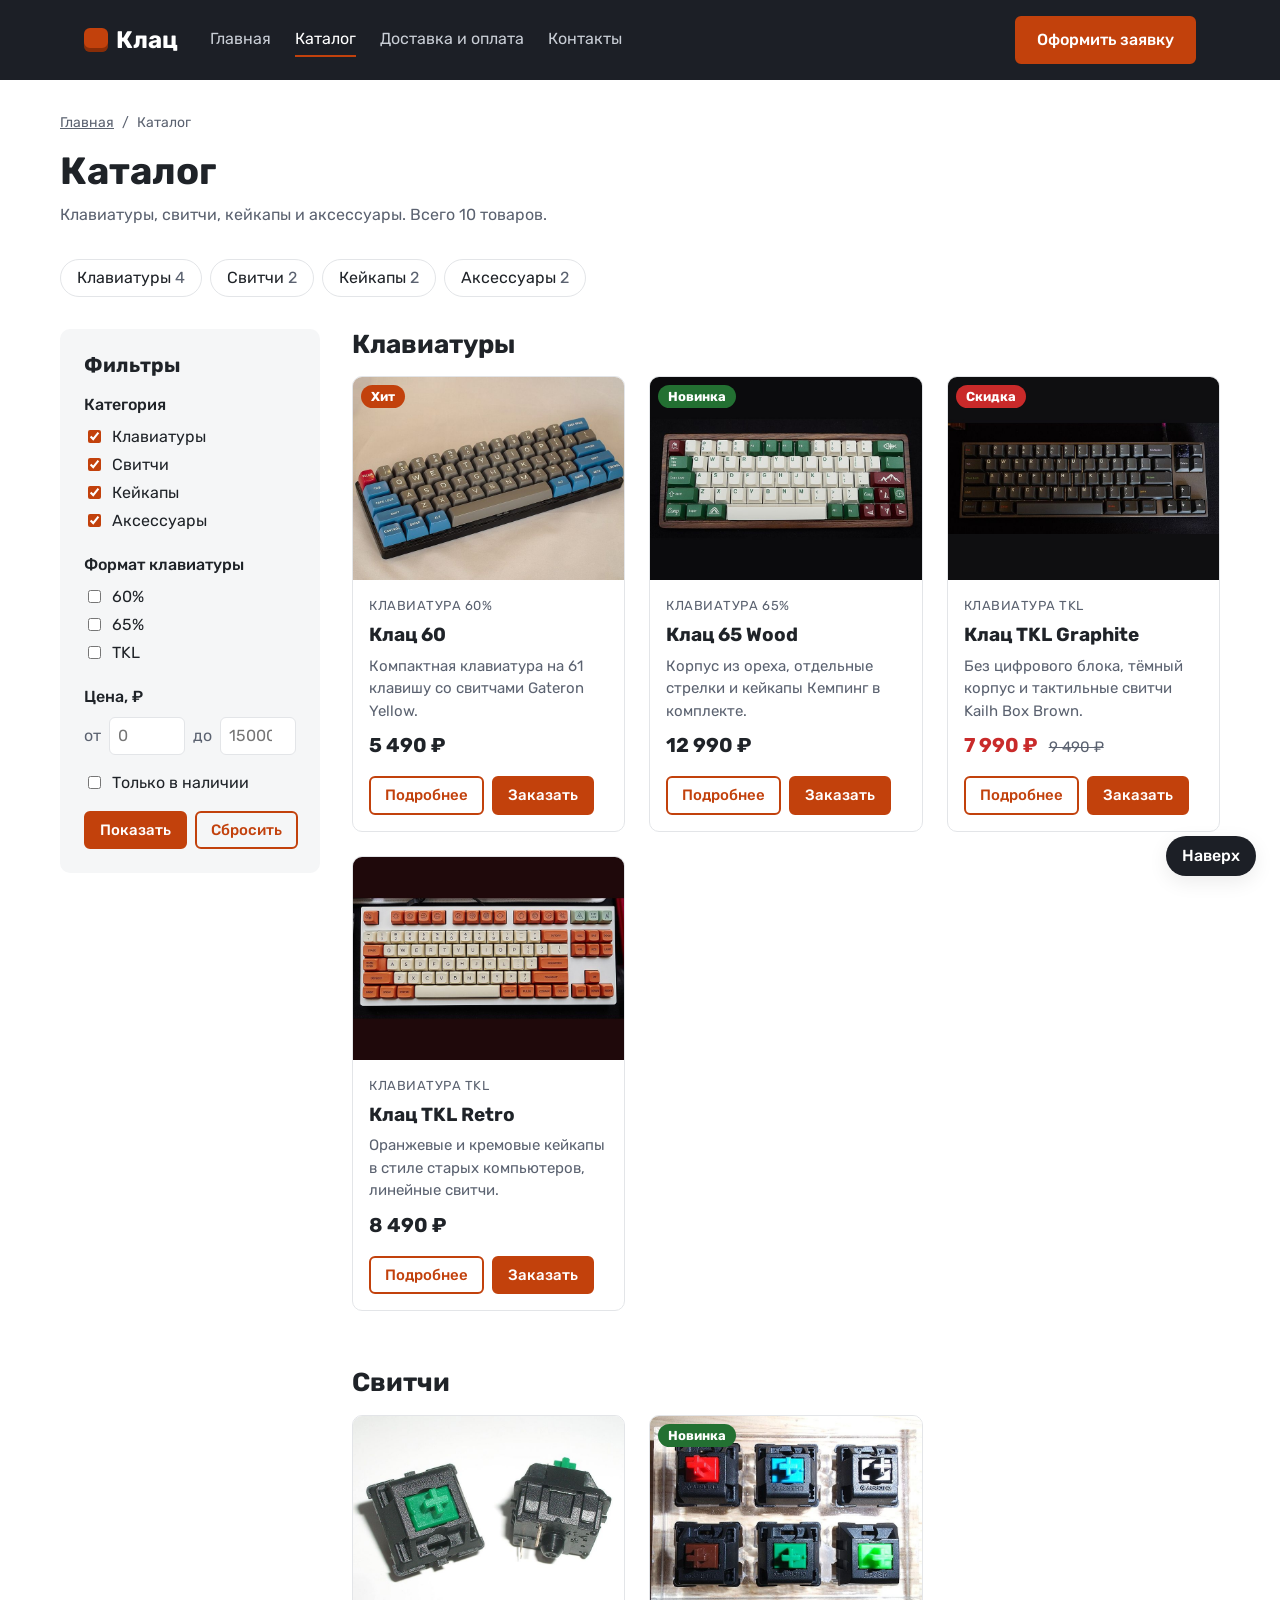
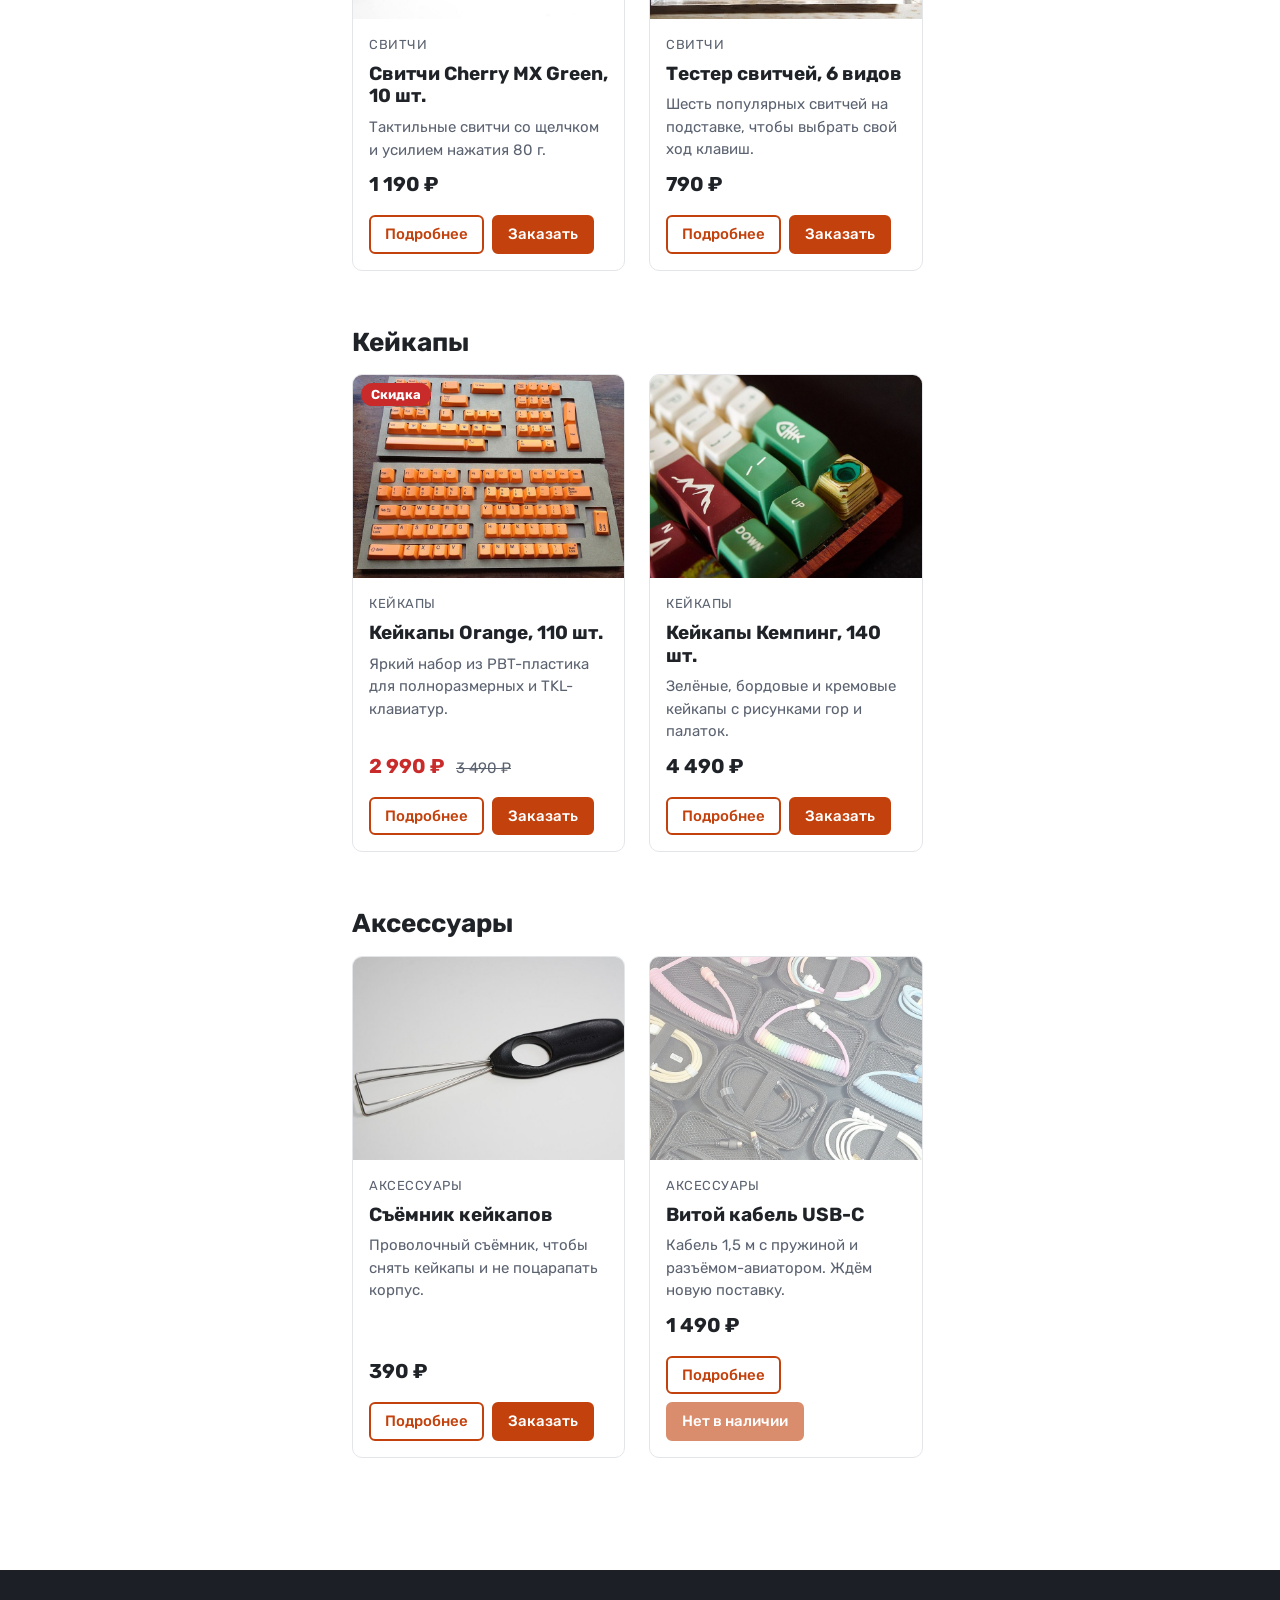
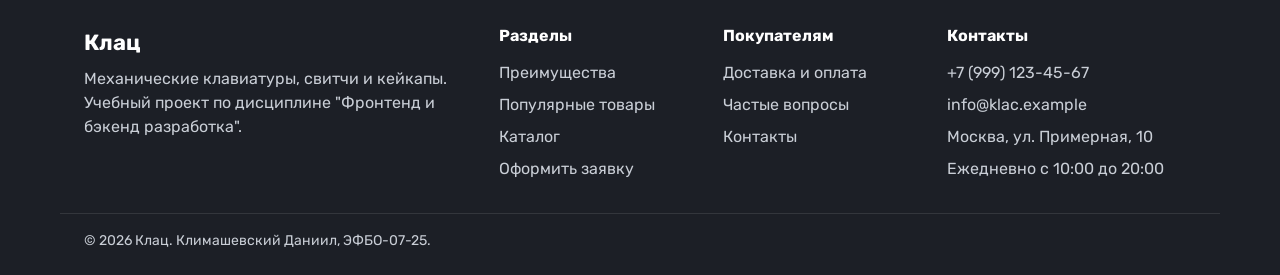
==== catalog.html @ f9834ecc "feat: add catalog page with categories and filters" ====
<!DOCTYPE html>
<html lang="ru">
<head>
    <meta charset="UTF-8">
    <meta name="viewport" content="width=device-width, initial-scale=1.0">
    <meta name="description" content="Каталог магазина Клац: механические клавиатуры, свитчи, кейкапы и аксессуары.">
    <title>Каталог | Клац</title>
    <link rel="preconnect" href="https://fonts.googleapis.com">
    <link rel="preconnect" href="https://fonts.gstatic.com" crossorigin>
    <link rel="stylesheet" href="https://fonts.googleapis.com/css2?family=Rubik:wght@400;500;700&display=swap">
    <link rel="stylesheet" href="css/style.css">
</head>
<body>
    <header class="site-header" id="top">
        <div class="site-header__inner">
            <a class="site-header__logo" href="index.html">Клац</a>

            <nav class="site-nav" aria-label="Основная навигация">
                <ul class="site-nav__list">
                    <li class="site-nav__item"><a class="site-nav__link" href="index.html">Главная</a></li>
                    <li class="site-nav__item"><a class="site-nav__link site-nav__link--active" href="catalog.html" aria-current="page">Каталог</a></li>
                    <li class="site-nav__item"><a class="site-nav__link" href="delivery.html">Доставка и оплата</a></li>
                    <li class="site-nav__item"><a class="site-nav__link" href="contacts.html">Контакты</a></li>
                </ul>
            </nav>

            <a class="button site-header__button" href="order.html">Оформить заявку</a>
        </div>
    </header>

    <main>
        <div class="page-header">
            <nav class="breadcrumbs" aria-label="Хлебные крошки">
                <ol class="breadcrumbs__list">
                    <li class="breadcrumbs__item"><a class="breadcrumbs__link" href="index.html">Главная</a></li>
                    <li class="breadcrumbs__item" aria-current="page">Каталог</li>
                </ol>
            </nav>
            <h1 class="page-header__title">Каталог</h1>
            <p class="page-header__text">Клавиатуры, свитчи, кейкапы и аксессуары. Всего 10 товаров.</p>
        </div>

        <nav class="categories" aria-label="Категории каталога">
            <ul class="categories__list">
                <li><a class="categories__link" href="#keyboards">Клавиатуры <span class="categories__count">4</span></a></li>
                <li><a class="categories__link" href="#switches">Свитчи <span class="categories__count">2</span></a></li>
                <li><a class="categories__link" href="#keycaps">Кейкапы <span class="categories__count">2</span></a></li>
                <li><a class="categories__link" href="#accessories">Аксессуары <span class="categories__count">2</span></a></li>
            </ul>
        </nav>

        <div class="catalog">
            <aside class="catalog__filters filters" aria-label="Фильтры">
                <form class="filters__form" action="#">
                    <h2 class="filters__title">Фильтры</h2>

                    <fieldset class="filters__group">
                        <legend class="filters__legend">Категория</legend>
                        <label class="filters__option"><input type="checkbox" name="category" value="keyboards" checked> Клавиатуры</label>
                        <label class="filters__option"><input type="checkbox" name="category" value="switches" checked> Свитчи</label>
                        <label class="filters__option"><input type="checkbox" name="category" value="keycaps" checked> Кейкапы</label>
                        <label class="filters__option"><input type="checkbox" name="category" value="accessories" checked> Аксессуары</label>
                    </fieldset>

                    <fieldset class="filters__group">
                        <legend class="filters__legend">Формат клавиатуры</legend>
                        <label class="filters__option"><input type="checkbox" name="layout" value="60"> 60%</label>
                        <label class="filters__option"><input type="checkbox" name="layout" value="65"> 65%</label>
                        <label class="filters__option"><input type="checkbox" name="layout" value="tkl"> TKL</label>
                    </fieldset>

                    <fieldset class="filters__group">
                        <legend class="filters__legend">Цена, ₽</legend>
                        <div class="filters__price">
                            <label class="filters__price-label" for="price-from">от</label>
                            <input class="filters__input" id="price-from" name="price-from" type="number" min="0" step="100" placeholder="0">
                            <label class="filters__price-label" for="price-to">до</label>
                            <input class="filters__input" id="price-to" name="price-to" type="number" min="0" step="100" placeholder="15000">
                        </div>
                    </fieldset>

                    <label class="filters__option"><input type="checkbox" name="in-stock" value="yes"> Только в наличии</label>

                    <div class="filters__actions">
                        <button class="button button--small" type="button">Показать</button>
                        <button class="button button--secondary button--small" type="reset">Сбросить</button>
                    </div>
                </form>
            </aside>

            <div class="catalog__content">
                <section class="catalog__section" id="keyboards">
                    <h2 class="catalog__title">Клавиатуры</h2>
                    <div class="product-grid">
                        <article class="product-card">
                            <span class="badge badge--hit product-card__badge">Хит</span>
                            <img class="product-card__image" src="images/klac-60.jpg" width="800" height="600" alt="Клавиатура Клац 60 с серыми и синими кейкапами">
                            <div class="product-card__body">
                                <p class="product-card__category">Клавиатура 60%</p>
                                <h3 class="product-card__title"><a class="product-card__link" href="product.html">Клац 60</a></h3>
                                <p class="product-card__description">Компактная клавиатура на 61 клавишу со свитчами Gateron Yellow.</p>
                                <p class="product-card__price">5 490 ₽</p>
                                <div class="product-card__actions">
                                    <a class="button button--secondary button--small" href="product.html">Подробнее</a>
                                    <a class="button button--small" href="order.html?product=klac-60">Заказать</a>
                                </div>
                            </div>
                        </article>

                        <article class="product-card">
                            <span class="badge badge--new product-card__badge">Новинка</span>
                            <img class="product-card__image" src="images/klac-65-wood.jpg" width="800" height="600" alt="Клавиатура Клац 65 Wood в деревянном корпусе" loading="lazy">
                            <div class="product-card__body">
                                <p class="product-card__category">Клавиатура 65%</p>
                                <h3 class="product-card__title"><a class="product-card__link" href="product.html">Клац 65 Wood</a></h3>
                                <p class="product-card__description">Корпус из ореха, отдельные стрелки и кейкапы Кемпинг в комплекте.</p>
                                <p class="product-card__price">12 990 ₽</p>
                                <div class="product-card__actions">
                                    <a class="button button--secondary button--small" href="product.html">Подробнее</a>
                                    <a class="button button--small" href="order.html?product=klac-65-wood">Заказать</a>
                                </div>
                            </div>
                        </article>

                        <article class="product-card product-card--discount">
                            <span class="badge badge--sale product-card__badge">Скидка</span>
                            <img class="product-card__image" src="images/klac-tkl-graphite.jpg" width="800" height="600" alt="Тёмная клавиатура Клац TKL Graphite без цифрового блока" loading="lazy">
                            <div class="product-card__body">
                                <p class="product-card__category">Клавиатура TKL</p>
                                <h3 class="product-card__title"><a class="product-card__link" href="product.html">Клац TKL Graphite</a></h3>
                                <p class="product-card__description">Без цифрового блока, тёмный корпус и тактильные свитчи Kailh Box Brown.</p>
                                <p class="product-card__price">7 990 ₽ <s class="product-card__old-price">9 490 ₽</s></p>
                                <div class="product-card__actions">
                                    <a class="button button--secondary button--small" href="product.html">Подробнее</a>
                                    <a class="button button--small" href="order.html?product=klac-tkl-graphite">Заказать</a>
                                </div>
                            </div>
                        </article>

                        <article class="product-card">
                            <img class="product-card__image" src="images/klac-tkl-retro.jpg" width="800" height="600" alt="Клавиатура Клац TKL Retro с оранжевыми и кремовыми кейкапами" loading="lazy">
                            <div class="product-card__body">
                                <p class="product-card__category">Клавиатура TKL</p>
                                <h3 class="product-card__title"><a class="product-card__link" href="product.html">Клац TKL Retro</a></h3>
                                <p class="product-card__description">Оранжевые и кремовые кейкапы в стиле старых компьютеров, линейные свитчи.</p>
                                <p class="product-card__price">8 490 ₽</p>
                                <div class="product-card__actions">
                                    <a class="button button--secondary button--small" href="product.html">Подробнее</a>
                                    <a class="button button--small" href="order.html?product=klac-tkl-retro">Заказать</a>
                                </div>
                            </div>
                        </article>
                    </div>
                </section>

                <section class="catalog__section" id="switches">
                    <h2 class="catalog__title">Свитчи</h2>
                    <div class="product-grid">
                        <article class="product-card">
                            <img class="product-card__image" src="images/switches-mx-green.jpg" width="800" height="600" alt="Два свитча Cherry MX Green, вид сверху и сбоку" loading="lazy">
                            <div class="product-card__body">
                                <p class="product-card__category">Свитчи</p>
                                <h3 class="product-card__title"><a class="product-card__link" href="product.html">Свитчи Cherry MX Green, 10 шт.</a></h3>
                                <p class="product-card__description">Тактильные свитчи со щелчком и усилием нажатия 80 г.</p>
                                <p class="product-card__price">1 190 ₽</p>
                                <div class="product-card__actions">
                                    <a class="button button--secondary button--small" href="product.html">Подробнее</a>
                                    <a class="button button--small" href="order.html?product=switches-mx-green">Заказать</a>
                                </div>
                            </div>
                        </article>

                        <article class="product-card">
                            <span class="badge badge--new product-card__badge">Новинка</span>
                            <img class="product-card__image" src="images/switch-tester.jpg" width="800" height="600" alt="Тестер с шестью свитчами разных цветов на прозрачной подставке" loading="lazy">
                            <div class="product-card__body">
                                <p class="product-card__category">Свитчи</p>
                                <h3 class="product-card__title"><a class="product-card__link" href="product.html">Тестер свитчей, 6 видов</a></h3>
                                <p class="product-card__description">Шесть популярных свитчей на подставке, чтобы выбрать свой ход клавиш.</p>
                                <p class="product-card__price">790 ₽</p>
                                <div class="product-card__actions">
                                    <a class="button button--secondary button--small" href="product.html">Подробнее</a>
                                    <a class="button button--small" href="order.html?product=switch-tester">Заказать</a>
                                </div>
                            </div>
                        </article>
                    </div>
                </section>

                <section class="catalog__section" id="keycaps">
                    <h2 class="catalog__title">Кейкапы</h2>
                    <div class="product-grid">
                        <article class="product-card product-card--discount">
                            <span class="badge badge--sale product-card__badge">Скидка</span>
                            <img class="product-card__image" src="images/keycaps-orange.jpg" width="800" height="600" alt="Оранжевые кейкапы на литниках" loading="lazy">
                            <div class="product-card__body">
                                <p class="product-card__category">Кейкапы</p>
                                <h3 class="product-card__title"><a class="product-card__link" href="product.html">Кейкапы Orange, 110 шт.</a></h3>
                                <p class="product-card__description">Яркий набор из PBT-пластика для полноразмерных и TKL-клавиатур.</p>
                                <p class="product-card__price">2 990 ₽ <s class="product-card__old-price">3 490 ₽</s></p>
                                <div class="product-card__actions">
                                    <a class="button button--secondary button--small" href="product.html">Подробнее</a>
                                    <a class="button button--small" href="order.html?product=keycaps-orange">Заказать</a>
                                </div>
                            </div>
                        </article>

                        <article class="product-card">
                            <img class="product-card__image" src="images/keycaps-camp.jpg" width="800" height="600" alt="Зелёные и бордовые кейкапы Кемпинг с рисунками гор" loading="lazy">
                            <div class="product-card__body">
                                <p class="product-card__category">Кейкапы</p>
                                <h3 class="product-card__title"><a class="product-card__link" href="product.html">Кейкапы Кемпинг, 140 шт.</a></h3>
                                <p class="product-card__description">Зелёные, бордовые и кремовые кейкапы с рисунками гор и палаток.</p>
                                <p class="product-card__price">4 490 ₽</p>
                                <div class="product-card__actions">
                                    <a class="button button--secondary button--small" href="product.html">Подробнее</a>
                                    <a class="button button--small" href="order.html?product=keycaps-camp">Заказать</a>
                                </div>
                            </div>
                        </article>
                    </div>
                </section>

                <section class="catalog__section" id="accessories">
                    <h2 class="catalog__title">Аксессуары</h2>
                    <div class="product-grid">
                        <article class="product-card">
                            <img class="product-card__image" src="images/keycap-puller.jpg" width="800" height="600" alt="Проволочный съёмник кейкапов с чёрной ручкой" loading="lazy">
                            <div class="product-card__body">
                                <p class="product-card__category">Аксессуары</p>
                                <h3 class="product-card__title"><a class="product-card__link" href="product.html">Съёмник кейкапов</a></h3>
                                <p class="product-card__description">Проволочный съёмник, чтобы снять кейкапы и не поцарапать корпус.</p>
                                <p class="product-card__price">390 ₽</p>
                                <div class="product-card__actions">
                                    <a class="button button--secondary button--small" href="product.html">Подробнее</a>
                                    <a class="button button--small" href="order.html?product=keycap-puller">Заказать</a>
                                </div>
                            </div>
                        </article>

                        <article class="product-card product-card--unavailable">
                            <img class="product-card__image" src="images/cable-coiled.jpg" width="800" height="600" alt="Витые кабели для клавиатуры разных цветов" loading="lazy">
                            <div class="product-card__body">
                                <p class="product-card__category">Аксессуары</p>
                                <h3 class="product-card__title"><a class="product-card__link" href="product.html">Витой кабель USB-C</a></h3>
                                <p class="product-card__description">Кабель 1,5 м с пружиной и разъёмом-авиатором. Ждём новую поставку.</p>
                                <p class="product-card__price">1 490 ₽</p>
                                <div class="product-card__actions">
                                    <a class="button button--secondary button--small" href="product.html">Подробнее</a>
                                    <button class="button button--small" type="button" disabled>Нет в наличии</button>
                                </div>
                            </div>
                        </article>
                    </div>
                </section>
            </div>
        </div>
    </main>

    <footer class="site-footer" id="contacts">
        <div class="site-footer__inner">
            <div class="site-footer__column">
                <a class="site-footer__logo" href="index.html">Клац</a>
                <p class="site-footer__text">Механические клавиатуры, свитчи и кейкапы. Учебный проект по дисциплине "Фронтенд и бэкенд разработка".</p>
            </div>

            <nav class="site-footer__column" aria-label="Разделы сайта">
                <h2 class="site-footer__title">Разделы</h2>
                <ul class="site-footer__list">
                    <li><a class="site-footer__link" href="index.html#advantages">Преимущества</a></li>
                    <li><a class="site-footer__link" href="index.html#popular">Популярные товары</a></li>
                    <li><a class="site-footer__link" href="catalog.html">Каталог</a></li>
                    <li><a class="site-footer__link" href="order.html">Оформить заявку</a></li>
                </ul>
            </nav>

            <nav class="site-footer__column" aria-label="Покупателям">
                <h2 class="site-footer__title">Покупателям</h2>
                <ul class="site-footer__list">
                    <li><a class="site-footer__link" href="delivery.html">Доставка и оплата</a></li>
                    <li><a class="site-footer__link" href="contacts.html#faq">Частые вопросы</a></li>
                    <li><a class="site-footer__link" href="contacts.html">Контакты</a></li>
                </ul>
            </nav>

            <div class="site-footer__column">
                <h2 class="site-footer__title">Контакты</h2>
                <ul class="site-footer__list">
                    <li><a class="site-footer__link" href="tel:+79991234567">+7 (999) 123-45-67</a></li>
                    <li><a class="site-footer__link" href="mailto:info@klac.example">info@klac.example</a></li>
                    <li>Москва, ул. Примерная, 10</li>
                    <li>Ежедневно с 10:00 до 20:00</li>
                </ul>
            </div>
        </div>

        <p class="site-footer__copy">&copy; 2026 Клац. Климашевский Даниил, ЭФБО-07-25.</p>
    </footer>

    <a class="to-top" href="#top">Наверх</a>
</body>
</html>
---- css/style.css ----
/* ===============================
1. Переменные проекта
=============================== */

:root {
    /* Основные цвета */
    --color-bg: #ffffff;
    --color-text: #1f2328;
    --color-muted: #5b6270;
    --color-primary: #c2410c;
    --color-primary-dark: #9a3412;
    --color-dark: #1c1f26;
    --color-dark-text: #c9ced6;
    --color-border: #e3e5e8;
    --color-surface: #f5f6f7;
    --color-surface-accent: #fff4e6;
    --color-danger: #c92a2a;
    --color-success: #2b8a3e;
    --color-success-bg: #ebfbee;
    --color-white: #ffffff;

    /* Цвета бейджей */
    --color-badge-hit: #c2410c;
    --color-badge-new: #237032;
    --color-badge-sale: #c92a2a;

    /* Отступы */
    --space-xs: 4px;
    --space-sm: 8px;
    --space-md: 16px;
    --space-lg: 24px;
    --space-xl: 32px;
    --space-xxl: 56px;

    /* Скругления */
    --radius-sm: 6px;
    --radius-md: 10px;
    --radius-lg: 16px;

    /* Размеры */
    --container-width: 1160px;
    --header-height: 72px;

    /* Тень карточек */
    --shadow: 0 6px 20px rgba(0, 0, 0, 0.08);
}

/* ===============================
2. Базовые стили
=============================== */

* {
    box-sizing: border-box;
}

/*
При переходе по якорю оставляем место под закреплённую шапку,
иначе заголовок раздела прячется под ней.
*/
html {
    scroll-behavior: smooth;
    scroll-padding-top: calc(var(--header-height) + var(--space-md));
}

body {
    margin: 0;
    font-family: "Rubik", Arial, sans-serif;
    line-height: 1.5;
    color: var(--color-text);
    background-color: var(--color-bg);
}

img {
    max-width: 100%;
}

h1,
h2,
h3 {
    line-height: 1.2;
}

main {
    padding: var(--space-xl) var(--space-lg) var(--space-xxl);
}

/* ===============================
3. Общие элементы интерфейса
=============================== */

a {
    color: var(--color-primary);
}

a:hover {
    color: var(--color-primary-dark);
}

/*
Видимый фокус для всех интерактивных элементов
при переходе клавишей Tab.
*/
a:focus-visible,
button:focus-visible,
input:focus-visible,
select:focus-visible,
textarea:focus-visible,
summary:focus-visible {
    outline: 2px solid var(--color-primary);
    outline-offset: 3px;
}

.button {
    display: inline-block;
    padding: 10px 20px;
    font: inherit;
    font-weight: 500;
    color: var(--color-white);
    text-align: center;
    text-decoration: none;
    background-color: var(--color-primary);
    border: 2px solid var(--color-primary);
    border-radius: var(--radius-sm);
    cursor: pointer;
}

/*
Цвет текста указан ещё раз, иначе у ссылки-кнопки срабатывает a:hover
и текст становится того же цвета, что и фон.
*/
.button:hover {
    color: var(--color-white);
    background-color: var(--color-primary-dark);
    border-color: var(--color-primary-dark);
}

.button--secondary {
    color: var(--color-primary);
    background-color: transparent;
}

.button--secondary:hover {
    color: var(--color-white);
    background-color: var(--color-primary);
    border-color: var(--color-primary);
}

.button--small {
    padding: 6px 14px;
    font-size: 15px;
}

.button:disabled,
.button--disabled {
    opacity: 0.6;
    cursor: not-allowed;
}

/*
Отключённая кнопка не меняется при наведении.
*/
.button:disabled:hover,
.button--disabled:hover {
    color: var(--color-white);
    background-color: var(--color-primary);
    border-color: var(--color-primary);
}

/*
Бейдж товара: "Хит", "Новинка", "Скидка".
*/
.badge {
    display: inline-block;
    padding: 2px 10px;
    font-size: 13px;
    font-weight: 700;
    color: var(--color-white);
    background-color: var(--color-badge-hit);
    border-radius: 999px;
}

.badge--new {
    background-color: var(--color-badge-new);
}

.badge--sale {
    background-color: var(--color-badge-sale);
}

/* ===============================
4. Шапка и навигация
=============================== */

/*
Шапка прилипает к верху окна при прокрутке (sticky).
z-index нужен, чтобы карточки с position: relative не наезжали на неё.
*/
.site-header {
    position: sticky;
    top: 0;
    z-index: 100;
    background-color: var(--color-dark);
}

.site-header__inner {
    display: flex;
    align-items: center;
    gap: var(--space-xl);
    max-width: var(--container-width);
    margin: 0 auto;
    padding: var(--space-md) var(--space-lg);
}

.site-header__logo {
    display: flex;
    align-items: center;
    gap: var(--space-sm);
    font-size: 24px;
    font-weight: 700;
    color: var(--color-white);
    text-decoration: none;
}

/*
Значок в виде клавиши перед названием магазина.
*/
.site-header__logo::before {
    content: "";
    width: 24px;
    height: 24px;
    background-color: var(--color-primary);
    border-radius: var(--radius-sm);
    box-shadow: inset 0 -4px 0 rgba(0, 0, 0, 0.3);
}

.site-header__logo:hover {
    color: var(--color-white);
}

.site-header__button {
    margin-left: auto;
}

.site-nav__list {
    display: flex;
    gap: var(--space-lg);
    margin: 0;
    padding: 0;
    list-style: none;
}

.site-nav__link {
    display: block;
    padding: var(--space-xs) 0;
    color: var(--color-dark-text);
    text-decoration: none;
    border-bottom: 2px solid transparent;
}

.site-nav__link:hover {
    color: var(--color-white);
}

.site-nav__link--active {
    color: var(--color-white);
    border-bottom-color: var(--color-primary);
}

/* ===============================
5. Блоки главной страницы
=============================== */

/*
Hero-блок: текст слева, фото справа.
*/
.hero {
    display: grid;
    grid-template-columns: 1.1fr 0.9fr;
    align-items: center;
    gap: var(--space-xl);
    max-width: var(--container-width);
    margin: 0 auto var(--space-xxl);
    padding: var(--space-xl);
    background-color: var(--color-surface-accent);
    border-radius: var(--radius-lg);
}

.hero__label {
    margin: 0 0 var(--space-sm);
    font-size: 14px;
    font-weight: 500;
    color: var(--color-primary);
    text-transform: uppercase;
    letter-spacing: 0.06em;
}

.hero__title {
    margin: 0 0 var(--space-md);
    font-size: 44px;
}

.hero__text {
    margin: 0 0 var(--space-lg);
    font-size: 18px;
    color: var(--color-muted);
}

.hero__actions {
    display: flex;
    flex-wrap: wrap;
    gap: var(--space-sm);
}

.hero__image {
    display: block;
    width: 100%;
    height: auto;
    border-radius: var(--radius-md);
}

/*
Общий блок для разделов страниц.
*/
.section {
    max-width: var(--container-width);
    margin: 0 auto var(--space-xxl);
}

.section__header {
    display: flex;
    align-items: baseline;
    justify-content: space-between;
    gap: var(--space-md);
    margin-bottom: var(--space-lg);
}

.section__title {
    margin: 0;
    font-size: 30px;
}

.section__link {
    font-weight: 500;
}

/*
Преимущества: четыре колонки через Grid.
*/
.advantages {
    display: grid;
    grid-template-columns: repeat(4, 1fr);
    gap: var(--space-lg);
    margin: 0;
    padding: 0;
    list-style: none;
}

.advantages__item {
    padding: var(--space-lg);
    background-color: var(--color-surface);
    border-radius: var(--radius-md);
}

/*
Короткая цветная полоска над заголовком преимущества.
*/
.advantages__item::before {
    content: "";
    display: block;
    width: 32px;
    height: 4px;
    margin-bottom: var(--space-md);
    background-color: var(--color-primary);
    border-radius: 2px;
}

.advantages__title {
    margin: 0 0 var(--space-sm);
    font-size: 18px;
}

.advantages__text {
    margin: 0;
    color: var(--color-muted);
}

.reviews {
    display: grid;
    grid-template-columns: repeat(3, 1fr);
    gap: var(--space-lg);
    margin: 0;
    padding: 0;
    list-style: none;
}

.review {
    display: flex;
    flex-direction: column;
    gap: var(--space-md);
    height: 100%;
    margin: 0;
    padding: var(--space-lg);
    background-color: var(--color-surface);
    border-radius: var(--radius-md);
}

.review__text {
    flex-grow: 1;
    margin: 0;
}

.review__author {
    font-weight: 500;
}

.review__product {
    display: block;
    font-size: 14px;
    font-weight: 400;
    color: var(--color-muted);
}

/*
Тёмный блок с призывом оставить заявку.
Используется на главной и на внутренних страницах.
*/
.promo {
    display: flex;
    align-items: center;
    justify-content: space-between;
    gap: var(--space-lg);
    max-width: var(--container-width);
    margin: 0 auto var(--space-xxl);
    padding: var(--space-xl);
    color: var(--color-white);
    background-color: var(--color-dark);
    border-radius: var(--radius-lg);
}

.promo__title {
    margin: 0 0 var(--space-sm);
    font-size: 24px;
}

.promo__text {
    margin: 0;
    color: var(--color-dark-text);
}

.promo__button {
    flex-shrink: 0;
}

.success-message {
    margin: 0 0 var(--space-lg);
    padding: var(--space-md);
    background-color: var(--color-success-bg);
    border-left: 4px solid var(--color-success);
    border-radius: var(--radius-sm);
}

/* ===============================
6. Карточки товаров
=============================== */

/*
Сетка карточек: колонок столько, сколько поместится
при ширине карточки не меньше 240px.
*/
.product-grid {
    display: grid;
    grid-template-columns: repeat(auto-fill, minmax(240px, 1fr));
    gap: var(--space-lg);
}

/*
position: relative нужен, чтобы бейдж ставился
в угол именно этой карточки.
*/
.product-card {
    position: relative;
    display: flex;
    flex-direction: column;
    overflow: hidden;
    background-color: var(--color-bg);
    border: 1px solid var(--color-border);
    border-radius: var(--radius-md);
}

.product-card:hover {
    border-color: var(--color-primary);
    box-shadow: var(--shadow);
}

.product-card__badge {
    position: absolute;
    top: var(--space-sm);
    left: var(--space-sm);
    z-index: 1;
}

.product-card__image {
    display: block;
    width: 100%;
    height: auto;
    aspect-ratio: 4 / 3;
    object-fit: cover;
    background-color: var(--color-surface);
}

.product-card__body {
    display: flex;
    flex-grow: 1;
    flex-direction: column;
    gap: var(--space-sm);
    padding: var(--space-md);
}

.product-card__category {
    margin: 0;
    font-size: 13px;
    color: var(--color-muted);
    text-transform: uppercase;
    letter-spacing: 0.04em;
}

.product-card__title {
    margin: 0;
    font-size: 19px;
}

.product-card__link {
    color: var(--color-text);
    text-decoration: none;
}

.product-card__link:hover {
    color: var(--color-primary);
}

.product-card__description {
    flex-grow: 1;
    margin: 0;
    font-size: 15px;
    color: var(--color-muted);
}

.product-card__price {
    margin: 0;
    font-size: 20px;
    font-weight: 700;
}

.product-card__old-price {
    margin-left: var(--space-sm);
    font-size: 15px;
    font-weight: 400;
    color: var(--color-muted);
}

.product-card__actions {
    display: flex;
    flex-wrap: wrap;
    gap: var(--space-sm);
    margin-top: var(--space-sm);
}

/*
Модификаторы карточки: товар со скидкой и товар, которого нет в наличии.
*/
.product-card--discount .product-card__price {
    color: var(--color-danger);
}

.product-card--unavailable .product-card__image {
    opacity: 0.5;
}

/* ===============================
7. Подвал и кнопка "Наверх"
=============================== */

.site-footer {
    color: var(--color-dark-text);
    background-color: var(--color-dark);
}

.site-footer__inner {
    display: grid;
    grid-template-columns: 2fr 1fr 1fr 1.3fr;
    gap: var(--space-xl);
    max-width: var(--container-width);
    margin: 0 auto;
    padding: var(--space-xxl) var(--space-lg) var(--space-xl);
}

.site-footer__logo {
    font-size: 22px;
    font-weight: 700;
    color: var(--color-white);
    text-decoration: none;
}

.site-footer__logo:hover {
    color: var(--color-white);
}

.site-footer__text {
    margin: var(--space-sm) 0 0;
}

.site-footer__title {
    margin: 0 0 var(--space-md);
    font-size: 16px;
    color: var(--color-white);
}

.site-footer__list {
    display: flex;
    flex-direction: column;
    gap: var(--space-sm);
    margin: 0;
    padding: 0;
    list-style: none;
}

.site-footer__link {
    color: var(--color-dark-text);
    text-decoration: none;
}

.site-footer__link:hover {
    color: var(--color-white);
    text-decoration: underline;
}

.site-footer__copy {
    max-width: var(--container-width);
    margin: 0 auto;
    padding: var(--space-md) var(--space-lg) var(--space-lg);
    font-size: 14px;
    border-top: 1px solid rgba(255, 255, 255, 0.1);
}

/*
Кнопка "Наверх" закреплена в правом нижнем углу окна.
*/
.to-top {
    position: fixed;
    right: var(--space-lg);
    bottom: var(--space-lg);
    z-index: 50;
    padding: var(--space-sm) var(--space-md);
    font-weight: 500;
    color: var(--color-white);
    text-decoration: none;
    background-color: var(--color-dark);
    border-radius: 999px;
    box-shadow: var(--shadow);
}

.to-top:hover {
    color: var(--color-white);
    background-color: var(--color-primary);
}

/* ===============================
8. Форма заявки и модальное окно
=============================== */

.order-dialog {
    width: min(100% - 32px, 560px);
    padding: var(--space-xl);
    border: none;
    border-radius: var(--radius-lg);
}

.order-dialog::backdrop {
    background-color: rgba(0, 0, 0, 0.6);
}

.order-dialog__title {
    margin: 0 0 var(--space-sm);
}

.order-dialog__text {
    margin: 0 0 var(--space-lg);
    color: var(--color-muted);
}

.order-dialog__product {
    font-weight: 500;
    color: var(--color-text);
}

/*
accent-color красит галочки и радиокнопки в цвет сайта.
*/
.order-form {
    accent-color: var(--color-primary);
}

.order-form__field {
    margin-bottom: var(--space-md);
}

.order-form__label {
    display: block;
    margin-bottom: var(--space-xs);
    font-weight: 500;
}

.order-form__input {
    width: 100%;
    padding: 10px 12px;
    font: inherit;
    color: var(--color-text);
    background-color: var(--color-bg);
    border: 1px solid var(--color-border);
    border-radius: var(--radius-sm);
}

.order-form__input:hover {
    border-color: var(--color-primary);
}

/*
Подсветка ошибочных полей, aria-invalid добавляется в js/main.js.
После перехода на БЭМ хватает класса поля, перебивать больше ничего не нужно.
*/
.order-form__input[aria-invalid="true"] {
    border-color: var(--color-danger);
}

.order-form__hint {
    display: block;
    margin-top: var(--space-xs);
    font-size: 14px;
    color: var(--color-muted);
}

.order-form__checkbox {
    display: flex;
    align-items: flex-start;
    gap: var(--space-sm);
}

.order-form__actions {
    display: flex;
    flex-wrap: wrap;
    gap: var(--space-sm);
    margin-top: var(--space-lg);
}

/* ===============================
9. Внутренние страницы и каталог
=============================== */

.page-header {
    max-width: var(--container-width);
    margin: 0 auto var(--space-xl);
}

.page-header__title {
    margin: 0 0 var(--space-sm);
    font-size: 38px;
}

.page-header__text {
    margin: 0;
    color: var(--color-muted);
}

/*
Хлебные крошки: разделитель "/" добавляется через ::after.
*/
.breadcrumbs__list {
    display: flex;
    flex-wrap: wrap;
    gap: var(--space-sm);
    margin: 0 0 var(--space-md);
    padding: 0;
    font-size: 14px;
    color: var(--color-muted);
    list-style: none;
}

.breadcrumbs__item:not(:last-child)::after {
    content: "/";
    margin-left: var(--space-sm);
}

.breadcrumbs__link {
    color: var(--color-muted);
}

.breadcrumbs__link:hover {
    color: var(--color-primary);
}

.categories {
    max-width: var(--container-width);
    margin: 0 auto var(--space-xl);
}

.categories__list {
    display: flex;
    flex-wrap: wrap;
    gap: var(--space-sm);
    margin: 0;
    padding: 0;
    list-style: none;
}

.categories__link {
    display: inline-block;
    padding: 6px 16px;
    color: var(--color-text);
    text-decoration: none;
    border: 1px solid var(--color-border);
    border-radius: 999px;
}

.categories__link:hover {
    color: var(--color-primary);
    border-color: var(--color-primary);
}

.categories__count {
    color: var(--color-muted);
}

/*
Каталог: слева фильтры фиксированной ширины, справа товары.
*/
.catalog {
    display: grid;
    grid-template-columns: 260px 1fr;
    align-items: start;
    gap: var(--space-xl);
    max-width: var(--container-width);
    margin: 0 auto;
}

/*
Фильтры прилипают при прокрутке и остаются под шапкой.
*/
.catalog__filters {
    position: sticky;
    top: calc(var(--header-height) + var(--space-md));
}

.catalog__section {
    margin-bottom: var(--space-xxl);
}

.catalog__title {
    margin: 0 0 var(--space-md);
    font-size: 26px;
}

.filters {
    padding: var(--space-lg);
    background-color: var(--color-surface);
    border-radius: var(--radius-md);
    accent-color: var(--color-primary);
}

.filters__title {
    margin: 0 0 var(--space-md);
    font-size: 20px;
}

.filters__group {
    margin: 0 0 var(--space-md);
    padding: 0;
    border: none;
}

.filters__legend {
    margin-bottom: var(--space-sm);
    padding: 0;
    font-weight: 500;
}

.filters__option {
    display: flex;
    align-items: center;
    gap: var(--space-sm);
    margin-bottom: var(--space-xs);
    cursor: pointer;
}

.filters__price {
    display: flex;
    align-items: center;
    gap: var(--space-sm);
}

.filters__price-label {
    color: var(--color-muted);
}

.filters__input {
    width: 100%;
    min-width: 0;
    padding: 6px 8px;
    font: inherit;
    border: 1px solid var(--color-border);
    border-radius: var(--radius-sm);
}

.filters__input:hover {
    border-color: var(--color-primary);
}

.filters__actions {
    display: flex;
    gap: var(--space-sm);
    margin-top: var(--space-md);
}

/* ===============================
10. Страница товара и таблицы
=============================== */

/*
Карточка товара: галерея слева, описание справа.
*/
.product {
    display: grid;
    grid-template-columns: 1fr 1fr;
    align-items: start;
    gap: var(--space-xl);
    max-width: var(--container-width);
    margin: 0 auto var(--space-xxl);
}

.product__image {
    display: block;
    width: 100%;
    height: auto;
    border-radius: var(--radius-md);
}

.product__thumbs {
    display: grid;
    grid-template-columns: repeat(3, 1fr);
    gap: var(--space-sm);
    margin: var(--space-sm) 0 0;
    padding: 0;
    list-style: none;
}

.product__thumb {
    display: block;
    width: 100%;
    height: auto;
    border-radius: var(--radius-sm);
}

.product__category {
    margin: var(--space-md) 0 var(--space-xs);
    color: var(--color-muted);
}

.product__title {
    margin: 0 0 var(--space-md);
    font-size: 40px;
}

.product__price {
    margin: 0 0 var(--space-xs);
    font-size: 30px;
    font-weight: 700;
}

.product__stock {
    margin: 0 0 var(--space-md);
    font-weight: 500;
    color: var(--color-success);
}

.product__text {
    margin: 0 0 var(--space-md);
    color: var(--color-muted);
}

.product__features {
    margin: 0 0 var(--space-lg);
    padding-left: 20px;
}

.product__actions {
    display: flex;
    flex-wrap: wrap;
    gap: var(--space-sm);
}

/*
Ссылки на разделы страницы товара.
*/
.product-nav {
    display: flex;
    flex-wrap: wrap;
    gap: var(--space-lg);
    max-width: var(--container-width);
    margin: 0 auto var(--space-xl);
    padding-bottom: var(--space-sm);
    border-bottom: 1px solid var(--color-border);
}

.product-nav__link {
    font-weight: 500;
    color: var(--color-text);
    text-decoration: none;
}

.product-nav__link:hover {
    color: var(--color-primary);
}

/*
Характеристики и комплектации слева, блок доставки справа.
*/
.product-details {
    display: grid;
    grid-template-columns: minmax(0, 2fr) minmax(0, 1fr);
    align-items: start;
    gap: var(--space-xl);
    max-width: var(--container-width);
    margin: 0 auto;
}

.product-details .section {
    margin-bottom: var(--space-xl);
}

.info-box {
    padding: var(--space-lg);
    background-color: var(--color-surface-accent);
    border-radius: var(--radius-md);
}

.info-box__title {
    margin: 0 0 var(--space-md);
    font-size: 20px;
}

.info-box__list {
    margin: 0 0 var(--space-md);
    padding-left: 20px;
}

.info-box__text {
    margin: 0;
}

/*
Таблица характеристик, комплектаций и доставки.
*/
.info-table {
    width: 100%;
    border-collapse: collapse;
    font-size: 15px;
}

.info-table__caption {
    margin-bottom: var(--space-sm);
    font-weight: 500;
    color: var(--color-muted);
    text-align: left;
}

.info-table__head {
    padding: 12px 16px;
    color: var(--color-white);
    text-align: left;
    background-color: var(--color-dark);
}

.info-table__name,
.info-table__cell {
    padding: 12px 16px;
    text-align: left;
    vertical-align: top;
    border-bottom: 1px solid var(--color-border);
}

.info-table__name {
    width: 40%;
    font-weight: 500;
}

.info-table__row:nth-child(even) {
    background-color: var(--color-surface);
}

.info-table__row:hover {
    background-color: var(--color-surface-accent);
}

/* ===============================
11. Страница заявки
=============================== */

.order {
    display: grid;
    grid-template-columns: minmax(0, 2fr) minmax(0, 1fr);
    align-items: start;
    gap: var(--space-xl);
    max-width: var(--container-width);
    margin: 0 auto;
}

.order__form {
    padding: var(--space-xl);
    border: 1px solid var(--color-border);
    border-radius: var(--radius-lg);
}

.order__aside {
    position: sticky;
    top: calc(var(--header-height) + var(--space-md));
}

.order-form__group {
    margin: 0 0 var(--space-lg);
    padding: 0;
    border: none;
}

.order-form__legend {
    margin-bottom: var(--space-md);
    padding: 0;
    font-size: 20px;
    font-weight: 700;
}

/*
Два поля в одну строку.
*/
.order-form__row {
    display: grid;
    grid-template-columns: 1fr 1fr;
    gap: var(--space-md);
}

.order-form__options {
    display: flex;
    flex-wrap: wrap;
    gap: var(--space-sm);
    margin: 0 0 var(--space-md);
    padding: 0;
    border: none;
}

.order-form__option {
    display: flex;
    align-items: center;
    gap: var(--space-sm);
    padding: 8px 14px;
    border: 1px solid var(--color-border);
    border-radius: var(--radius-sm);
    cursor: pointer;
}

.order-form__option:hover {
    border-color: var(--color-primary);
}

.steps {
    margin: 0 0 var(--space-md);
    padding-left: 20px;
}

.steps__item {
    margin-bottom: var(--space-sm);
}

/* ===============================
12. Контакты и доставка
=============================== */

.contacts {
    display: grid;
    grid-template-columns: repeat(3, 1fr);
    gap: var(--space-lg);
    max-width: var(--container-width);
    margin: 0 auto var(--space-xxl);
}

.contacts__card {
    padding: var(--space-lg);
    background-color: var(--color-surface);
    border-radius: var(--radius-md);
}

.contacts__title {
    margin: 0 0 var(--space-md);
    font-size: 20px;
}

.contacts__text {
    margin: 0 0 var(--space-sm);
}

.faq__item {
    margin-bottom: var(--space-sm);
    border: 1px solid var(--color-border);
    border-radius: var(--radius-md);
}

.faq__item[open] {
    border-color: var(--color-primary);
}

.faq__question {
    padding: var(--space-md) var(--space-lg);
    font-weight: 500;
    cursor: pointer;
}

.faq__question:hover {
    color: var(--color-primary);
}

.faq__answer {
    margin: 0;
    padding: 0 var(--space-lg) var(--space-md);
    color: var(--color-muted);
}

.payment {
    display: grid;
    grid-template-columns: repeat(3, 1fr);
    gap: var(--space-lg);
    margin: 0;
    padding: 0;
    list-style: none;
}

.payment__item {
    padding: var(--space-lg);
    background-color: var(--color-surface);
    border-radius: var(--radius-md);
}

.payment__title {
    margin: 0 0 var(--space-sm);
    font-size: 18px;
}

.payment__text {
    margin: 0;
    color: var(--color-muted);
}
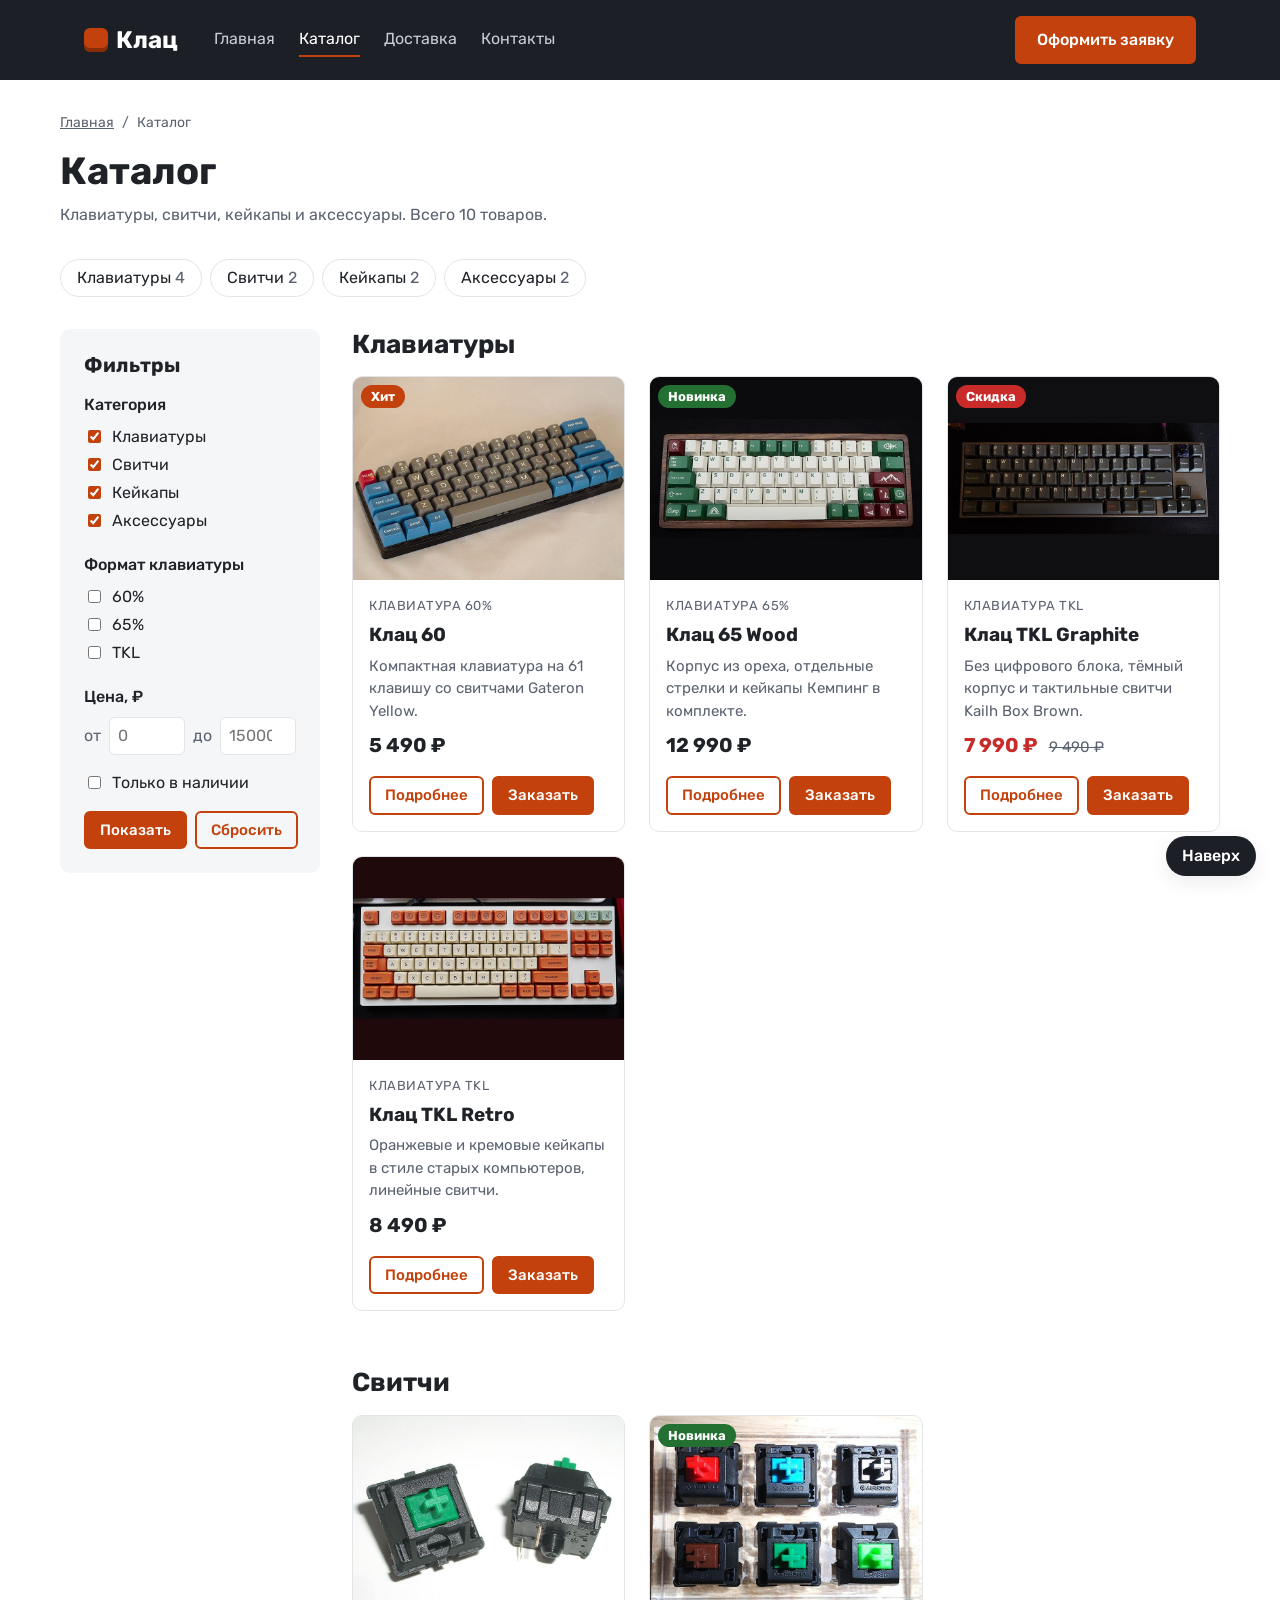
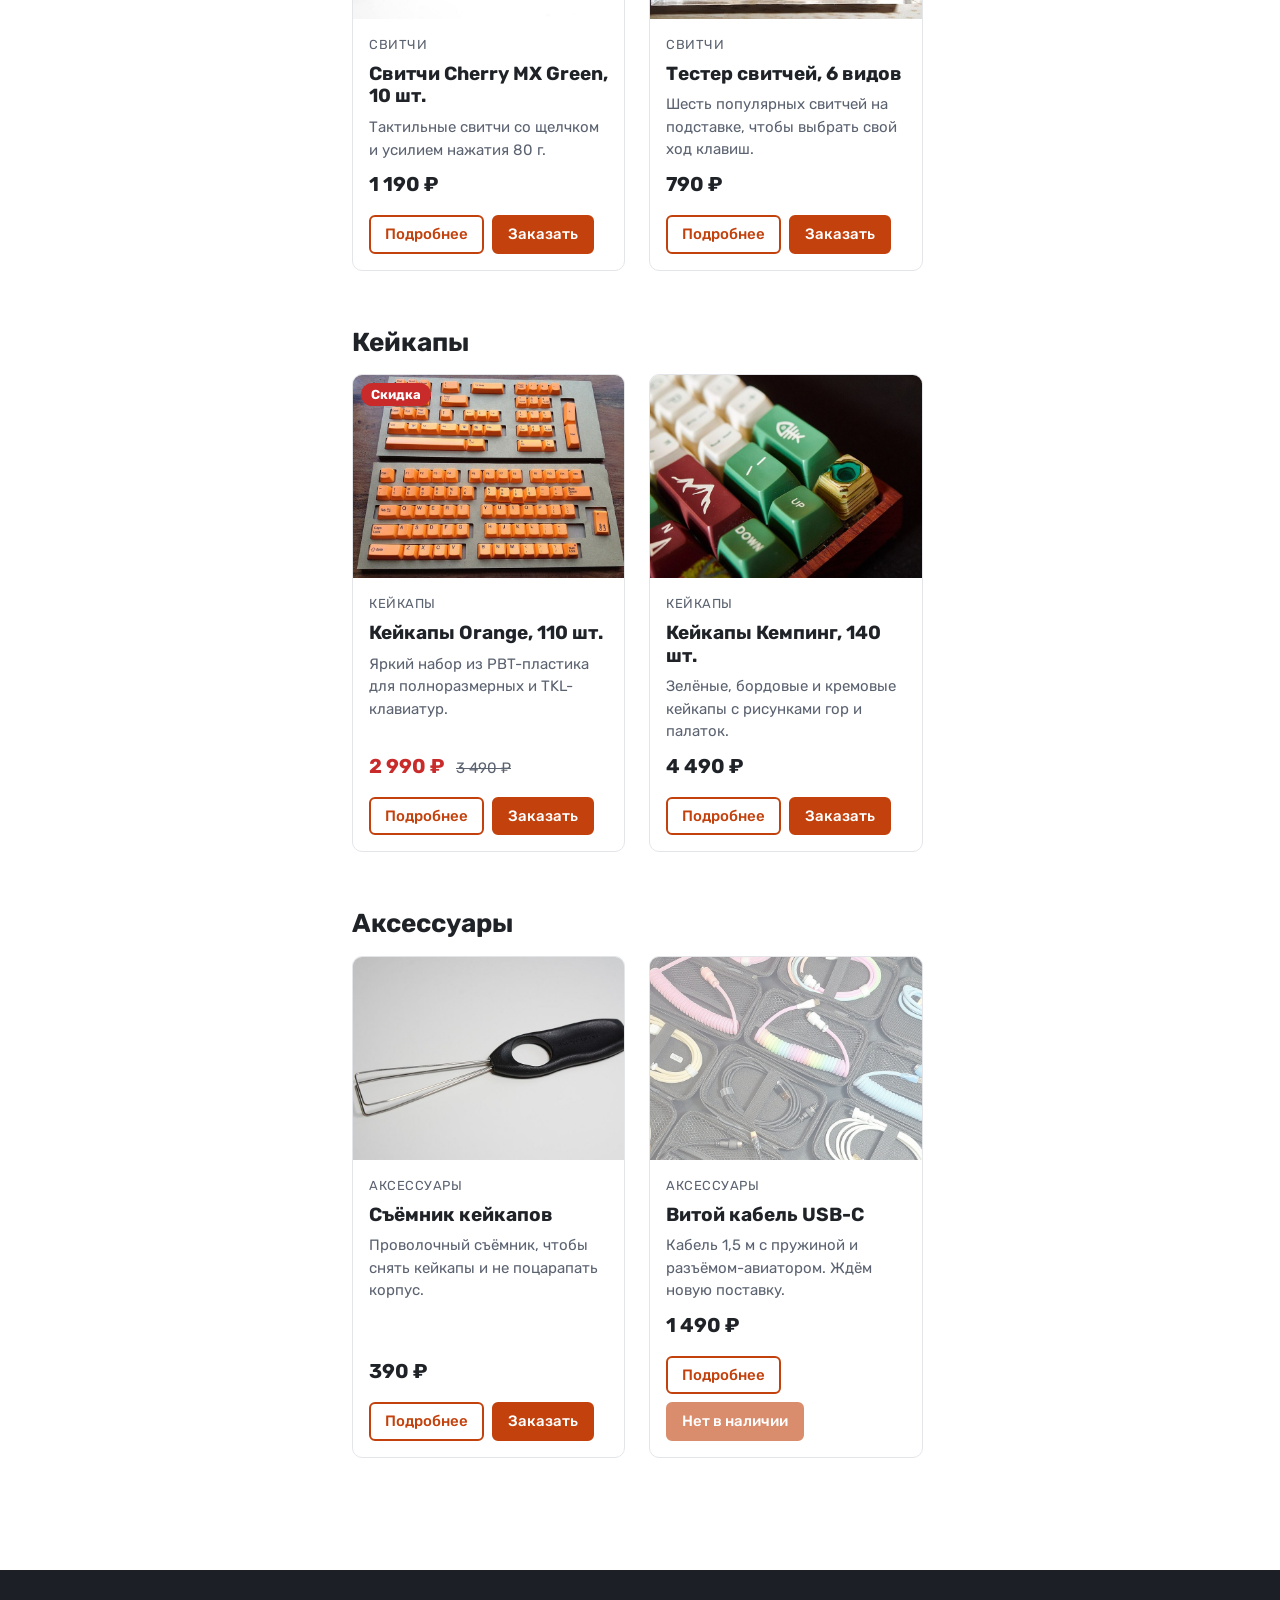
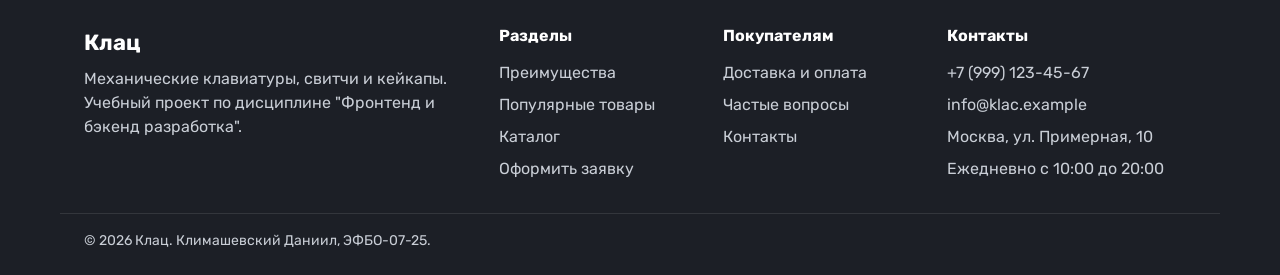
==== commit 62735f26: "fix: keep header in one row and add small screen styles" ====
--- a/catalog.html
+++ b/catalog.html
@@ -8,7 +8,7 @@
     <link rel="preconnect" href="https://fonts.googleapis.com">
     <link rel="preconnect" href="https://fonts.gstatic.com" crossorigin>
     <link rel="stylesheet" href="https://fonts.googleapis.com/css2?family=Rubik:wght@400;500;700&display=swap">
-    <link rel="stylesheet" href="css/style.css">
+    <link rel="stylesheet" href="css/style.css?v=2">
 </head>
 <body>
     <header class="site-header" id="top">
@@ -19,7 +19,7 @@
                 <ul class="site-nav__list">
                     <li class="site-nav__item"><a class="site-nav__link" href="index.html">Главная</a></li>
                     <li class="site-nav__item"><a class="site-nav__link site-nav__link--active" href="catalog.html" aria-current="page">Каталог</a></li>
-                    <li class="site-nav__item"><a class="site-nav__link" href="delivery.html">Доставка и оплата</a></li>
+                    <li class="site-nav__item"><a class="site-nav__link" href="delivery.html">Доставка</a></li>
                     <li class="site-nav__item"><a class="site-nav__link" href="contacts.html">Контакты</a></li>
                 </ul>
             </nav>
--- a/css/style.css
+++ b/css/style.css
@@ -237,15 +237,31 @@
     color: var(--color-white);
 }
 
+.site-header__logo,
+.site-header__button {
+    flex-shrink: 0;
+}
+
 .site-header__button {
     margin-left: auto;
+    white-space: nowrap;
+}
+
+/*
+Меню всегда в одну строку. Если на узком экране пункты не помещаются,
+их можно пролистать вбок внутри шапки, а сама страница не сдвигается.
+*/
+.site-nav {
+    min-width: 0;
+    overflow-x: auto;
+    scrollbar-width: none;
 }
 
 .site-nav__list {
     display: flex;
     gap: var(--space-lg);
     margin: 0;
-    padding: 0;
+    padding: 6px 4px;
     list-style: none;
 }
 
@@ -254,6 +270,7 @@
     padding: var(--space-xs) 0;
     color: var(--color-dark-text);
     text-decoration: none;
+    white-space: nowrap;
     border-bottom: 2px solid transparent;
 }
 
@@ -1255,3 +1272,116 @@
     margin: 0;
     color: var(--color-muted);
 }
+
+/* ===============================
+13. Небольшие экраны
+Полная адаптация будет в КР №3. Здесь только самое нужное:
+шапка остаётся в одну строку, колонки встают друг под другом
+и страница не уезжает вбок на телефоне.
+=============================== */
+
+@media (max-width: 900px) {
+    .site-header__inner {
+        gap: var(--space-md);
+        padding: var(--space-sm) var(--space-md);
+    }
+
+    .site-nav__list {
+        gap: var(--space-md);
+    }
+
+    .hero,
+    .catalog,
+    .product,
+    .product-details,
+    .order {
+        grid-template-columns: 1fr;
+    }
+
+    .advantages,
+    .site-footer__inner {
+        grid-template-columns: repeat(2, 1fr);
+    }
+
+    .reviews,
+    .contacts,
+    .payment {
+        grid-template-columns: 1fr;
+    }
+
+    .catalog__filters,
+    .order__aside {
+        position: static;
+    }
+
+    .promo {
+        flex-direction: column;
+        align-items: flex-start;
+    }
+}
+
+@media (max-width: 600px) {
+    main {
+        padding: var(--space-lg) var(--space-md) var(--space-xl);
+    }
+
+    .site-header__inner {
+        gap: var(--space-sm);
+        padding: var(--space-sm) 12px;
+    }
+
+    .site-header__logo {
+        font-size: 20px;
+    }
+
+    /*
+    На телефоне кнопка заявки есть в карточках и в подвале,
+    в шапке оставляем только логотип и меню.
+    */
+    .site-header__button {
+        display: none;
+    }
+
+    .site-nav__list {
+        gap: 12px;
+    }
+
+    .site-nav__link {
+        font-size: 14px;
+    }
+
+    .hero {
+        padding: var(--space-lg);
+    }
+
+    .hero__title,
+    .page-header__title,
+    .product__title {
+        font-size: 30px;
+    }
+
+    .advantages,
+    .site-footer__inner,
+    .order-form__row {
+        grid-template-columns: 1fr;
+    }
+
+    .order__form {
+        padding: var(--space-md);
+    }
+
+    .info-table {
+        font-size: 14px;
+    }
+
+    .info-table__head,
+    .info-table__name,
+    .info-table__cell {
+        padding: 8px 6px;
+    }
+
+    .to-top {
+        right: var(--space-md);
+        bottom: var(--space-md);
+    }
+}
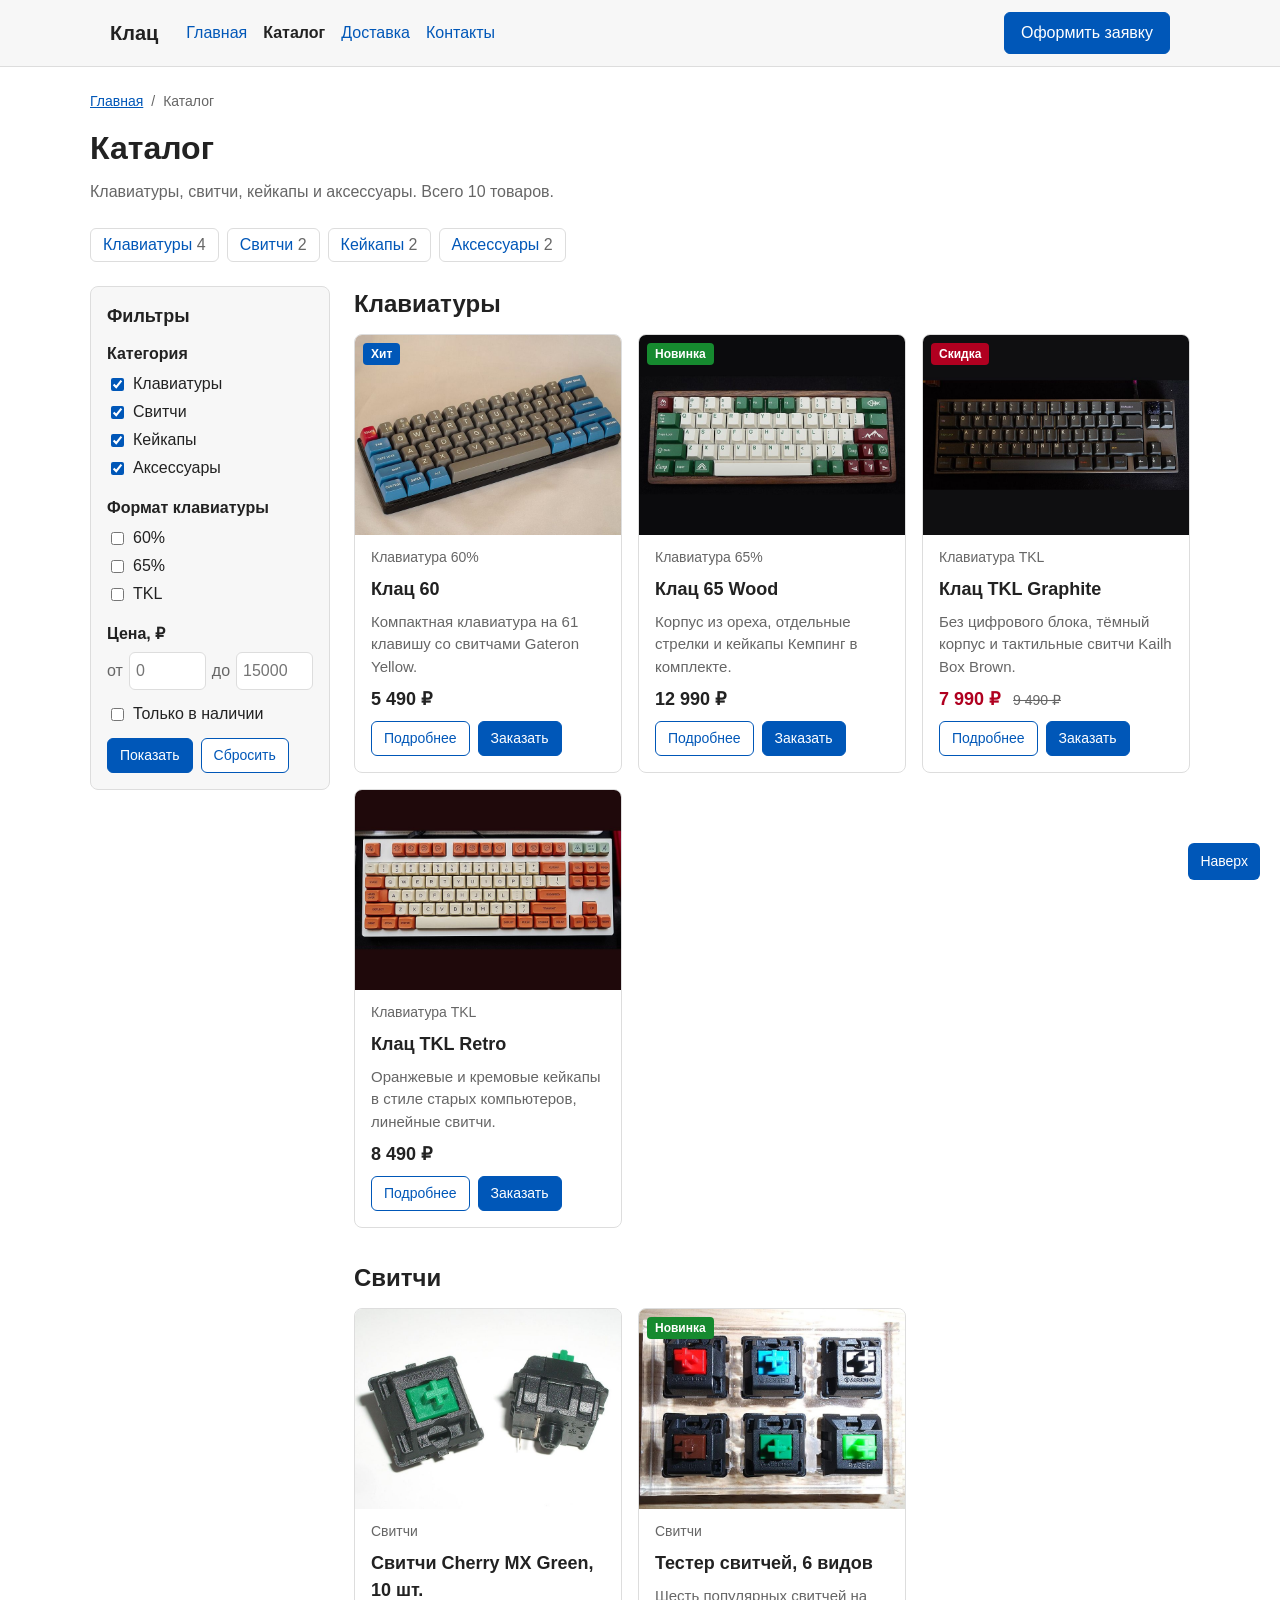
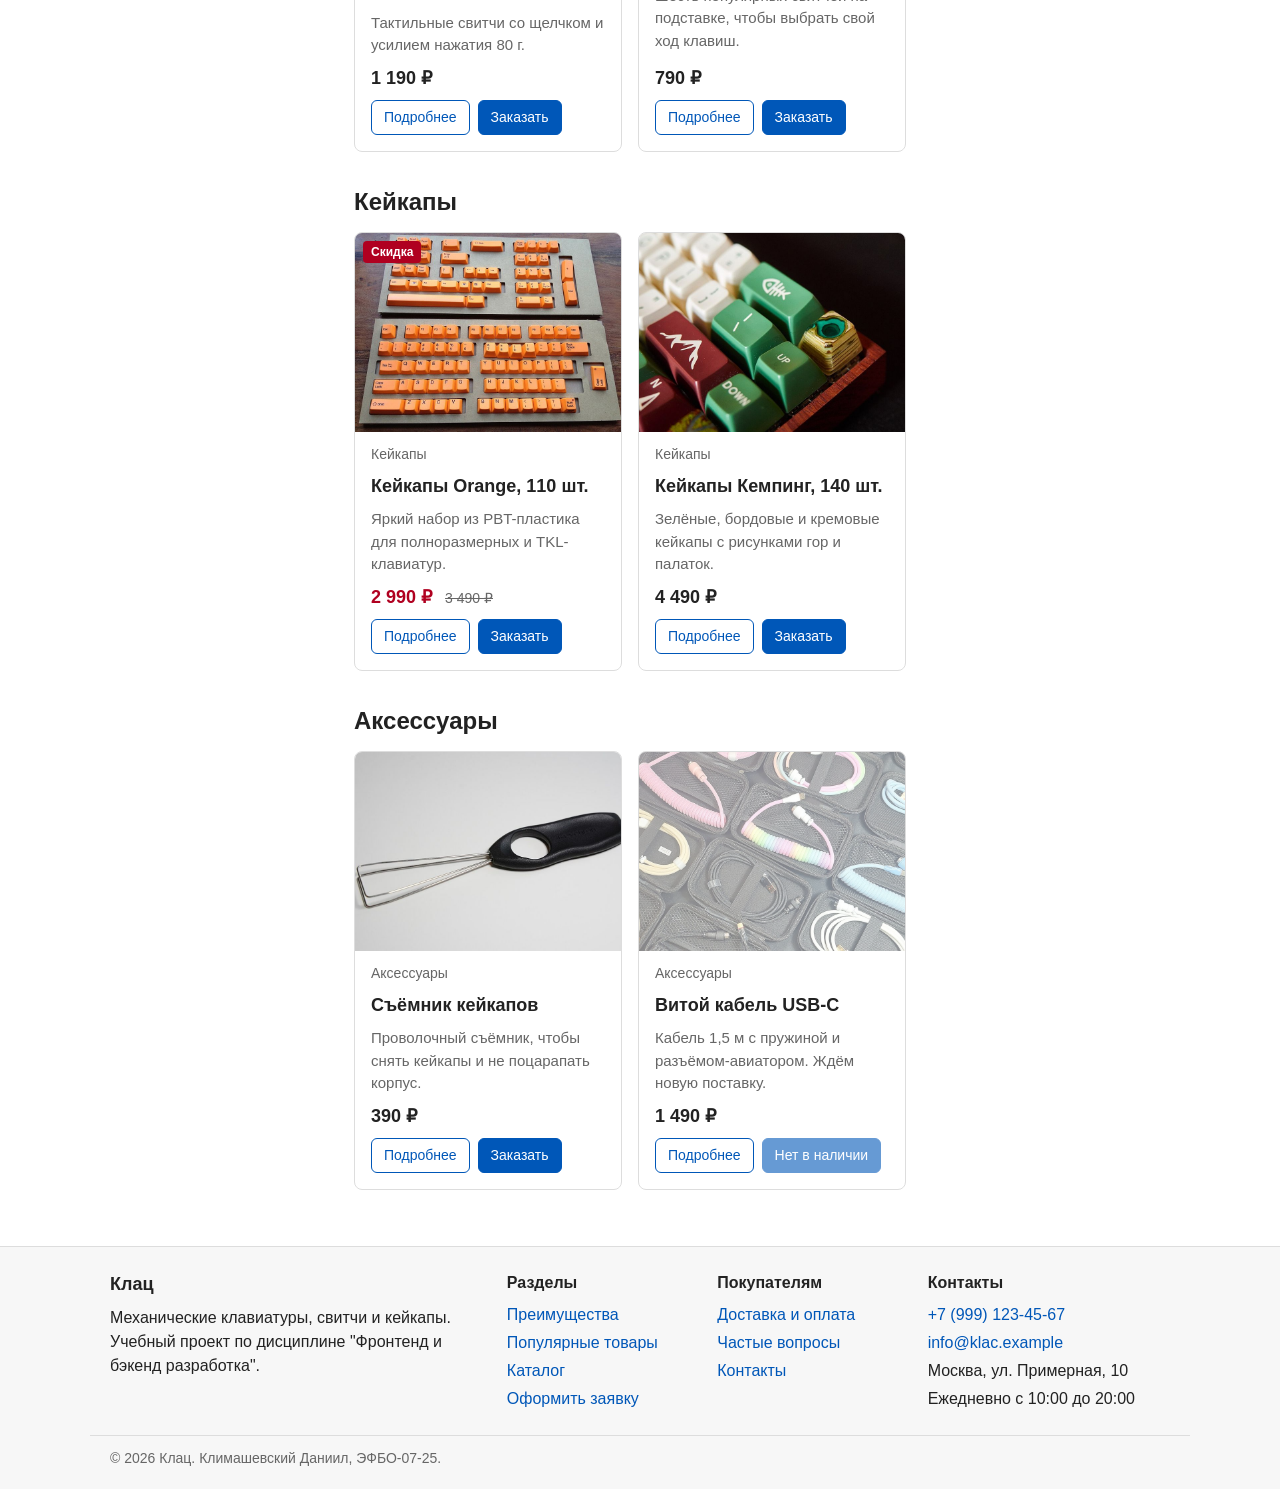
==== commit 52099497: "style: simplify design to blue and white" ====
--- a/catalog.html
+++ b/catalog.html
@@ -5,10 +5,7 @@
     <meta name="viewport" content="width=device-width, initial-scale=1.0">
     <meta name="description" content="Каталог магазина Клац: механические клавиатуры, свитчи, кейкапы и аксессуары.">
     <title>Каталог | Клац</title>
-    <link rel="preconnect" href="https://fonts.googleapis.com">
-    <link rel="preconnect" href="https://fonts.gstatic.com" crossorigin>
-    <link rel="stylesheet" href="https://fonts.googleapis.com/css2?family=Rubik:wght@400;500;700&display=swap">
-    <link rel="stylesheet" href="css/style.css?v=2">
+    <link rel="stylesheet" href="css/style.css?v=3">
 </head>
 <body>
     <header class="site-header" id="top">
--- a/css/style.css
+++ b/css/style.css
@@ -3,26 +3,19 @@
 =============================== */
 
 :root {
-    /* Основные цвета */
+    /* Основные цвета проекта */
     --color-bg: #ffffff;
-    --color-text: #1f2328;
-    --color-muted: #5b6270;
-    --color-primary: #c2410c;
-    --color-primary-dark: #9a3412;
-    --color-dark: #1c1f26;
-    --color-dark-text: #c9ced6;
-    --color-border: #e3e5e8;
-    --color-surface: #f5f6f7;
-    --color-surface-accent: #fff4e6;
-    --color-danger: #c92a2a;
-    --color-success: #2b8a3e;
-    --color-success-bg: #ebfbee;
+    --color-text: #222222;
+    --color-muted: #666666;
+    --color-primary: #0057b8;
+    --color-primary-dark: #003f86;
+    --color-border: #dddddd;
+    --color-surface: #f7f7f7;
+    --color-surface-accent: #eef5ff;
+    --color-danger: #b00020;
+    --color-success: #168a2f;
+    --color-success-bg: #eefaf0;
     --color-white: #ffffff;
-
-    /* Цвета бейджей */
-    --color-badge-hit: #c2410c;
-    --color-badge-new: #237032;
-    --color-badge-sale: #c92a2a;
 
     /* Отступы */
     --space-xs: 4px;
@@ -30,19 +23,15 @@
     --space-md: 16px;
     --space-lg: 24px;
     --space-xl: 32px;
-    --space-xxl: 56px;
 
     /* Скругления */
     --radius-sm: 6px;
-    --radius-md: 10px;
-    --radius-lg: 16px;
+    --radius-md: 8px;
+    --radius-lg: 12px;
 
     /* Размеры */
-    --container-width: 1160px;
-    --header-height: 72px;
-
-    /* Тень карточек */
-    --shadow: 0 6px 20px rgba(0, 0, 0, 0.08);
+    --container-width: 1100px;
+    --header-height: 64px;
 }
 
 /* ===============================
@@ -58,13 +47,12 @@
 иначе заголовок раздела прячется под ней.
 */
 html {
-    scroll-behavior: smooth;
     scroll-padding-top: calc(var(--header-height) + var(--space-md));
 }
 
 body {
     margin: 0;
-    font-family: "Rubik", Arial, sans-serif;
+    font-family: Arial, sans-serif;
     line-height: 1.5;
     color: var(--color-text);
     background-color: var(--color-bg);
@@ -74,14 +62,8 @@
     max-width: 100%;
 }
 
-h1,
-h2,
-h3 {
-    line-height: 1.2;
-}
-
 main {
-    padding: var(--space-xl) var(--space-lg) var(--space-xxl);
+    padding: var(--space-lg);
 }
 
 /* ===============================
@@ -97,8 +79,7 @@
 }
 
 /*
-Видимый фокус для всех интерактивных элементов
-при переходе клавишей Tab.
+Видимый фокус при переходе клавишей Tab.
 */
 a:focus-visible,
 button:focus-visible,
@@ -112,14 +93,12 @@
 
 .button {
     display: inline-block;
-    padding: 10px 20px;
+    padding: var(--space-sm) var(--space-md);
     font: inherit;
-    font-weight: 500;
     color: var(--color-white);
-    text-align: center;
     text-decoration: none;
     background-color: var(--color-primary);
-    border: 2px solid var(--color-primary);
+    border: 1px solid var(--color-primary);
     border-radius: var(--radius-sm);
     cursor: pointer;
 }
@@ -131,23 +110,21 @@
 .button:hover {
     color: var(--color-white);
     background-color: var(--color-primary-dark);
-    border-color: var(--color-primary-dark);
 }
 
 .button--secondary {
     color: var(--color-primary);
-    background-color: transparent;
+    background-color: var(--color-white);
 }
 
 .button--secondary:hover {
-    color: var(--color-white);
-    background-color: var(--color-primary);
-    border-color: var(--color-primary);
+    color: var(--color-primary-dark);
+    background-color: var(--color-surface-accent);
 }
 
 .button--small {
-    padding: 6px 14px;
-    font-size: 15px;
+    padding: 6px 12px;
+    font-size: 14px;
 }
 
 .button:disabled,
@@ -156,35 +133,30 @@
     cursor: not-allowed;
 }
 
-/*
-Отключённая кнопка не меняется при наведении.
-*/
 .button:disabled:hover,
 .button--disabled:hover {
+    background-color: var(--color-primary);
+}
+
+/*
+Бейдж товара: "Хит", "Новинка", "Скидка".
+*/
+.badge {
+    display: inline-block;
+    padding: 2px 8px;
+    font-size: 12px;
+    font-weight: bold;
     color: var(--color-white);
     background-color: var(--color-primary);
-    border-color: var(--color-primary);
-}
-
-/*
-Бейдж товара: "Хит", "Новинка", "Скидка".
-*/
-.badge {
-    display: inline-block;
-    padding: 2px 10px;
-    font-size: 13px;
-    font-weight: 700;
-    color: var(--color-white);
-    background-color: var(--color-badge-hit);
-    border-radius: 999px;
+    border-radius: 4px;
 }
 
 .badge--new {
-    background-color: var(--color-badge-new);
+    background-color: var(--color-success);
 }
 
 .badge--sale {
-    background-color: var(--color-badge-sale);
+    background-color: var(--color-danger);
 }
 
 /* ===============================
@@ -193,56 +165,39 @@
 
 /*
 Шапка прилипает к верху окна при прокрутке (sticky).
-z-index нужен, чтобы карточки с position: relative не наезжали на неё.
+z-index нужен, чтобы карточки не наезжали на неё.
 */
 .site-header {
     position: sticky;
     top: 0;
     z-index: 100;
-    background-color: var(--color-dark);
+    background-color: var(--color-surface);
+    border-bottom: 1px solid var(--color-border);
 }
 
 .site-header__inner {
     display: flex;
     align-items: center;
-    gap: var(--space-xl);
+    gap: var(--space-lg);
     max-width: var(--container-width);
     margin: 0 auto;
-    padding: var(--space-md) var(--space-lg);
+    padding: 12px 20px;
 }
 
 .site-header__logo {
-    display: flex;
-    align-items: center;
-    gap: var(--space-sm);
-    font-size: 24px;
-    font-weight: 700;
-    color: var(--color-white);
+    flex-shrink: 0;
+    font-size: 20px;
+    font-weight: bold;
+    color: var(--color-text);
     text-decoration: none;
 }
 
-/*
-Значок в виде клавиши перед названием магазина.
-*/
-.site-header__logo::before {
-    content: "";
-    width: 24px;
-    height: 24px;
-    background-color: var(--color-primary);
-    border-radius: var(--radius-sm);
-    box-shadow: inset 0 -4px 0 rgba(0, 0, 0, 0.3);
-}
-
 .site-header__logo:hover {
-    color: var(--color-white);
-}
-
-.site-header__logo,
+    color: var(--color-text);
+}
+
 .site-header__button {
     flex-shrink: 0;
-}
-
-.site-header__button {
     margin-left: auto;
     white-space: nowrap;
 }
@@ -259,67 +214,44 @@
 
 .site-nav__list {
     display: flex;
-    gap: var(--space-lg);
+    gap: var(--space-md);
     margin: 0;
     padding: 6px 4px;
     list-style: none;
 }
 
 .site-nav__link {
-    display: block;
-    padding: var(--space-xs) 0;
-    color: var(--color-dark-text);
+    white-space: nowrap;
     text-decoration: none;
-    white-space: nowrap;
-    border-bottom: 2px solid transparent;
 }
 
 .site-nav__link:hover {
-    color: var(--color-white);
+    text-decoration: underline;
 }
 
 .site-nav__link--active {
-    color: var(--color-white);
-    border-bottom-color: var(--color-primary);
+    font-weight: bold;
+    color: var(--color-text);
 }
 
 /* ===============================
 5. Блоки главной страницы
 =============================== */
 
-/*
-Hero-блок: текст слева, фото справа.
-*/
 .hero {
-    display: grid;
-    grid-template-columns: 1.1fr 0.9fr;
-    align-items: center;
-    gap: var(--space-xl);
-    max-width: var(--container-width);
-    margin: 0 auto var(--space-xxl);
-    padding: var(--space-xl);
+    max-width: var(--container-width);
+    margin: 0 auto var(--space-xl);
+    padding: var(--space-xl) var(--space-lg);
     background-color: var(--color-surface-accent);
     border-radius: var(--radius-lg);
 }
 
-.hero__label {
-    margin: 0 0 var(--space-sm);
-    font-size: 14px;
-    font-weight: 500;
-    color: var(--color-primary);
-    text-transform: uppercase;
-    letter-spacing: 0.06em;
-}
-
 .hero__title {
     margin: 0 0 var(--space-md);
-    font-size: 44px;
 }
 
 .hero__text {
-    margin: 0 0 var(--space-lg);
-    font-size: 18px;
-    color: var(--color-muted);
+    margin: 0 0 var(--space-md);
 }
 
 .hero__actions {
@@ -328,19 +260,12 @@
     gap: var(--space-sm);
 }
 
-.hero__image {
-    display: block;
-    width: 100%;
-    height: auto;
-    border-radius: var(--radius-md);
-}
-
 /*
 Общий блок для разделов страниц.
 */
 .section {
     max-width: var(--container-width);
-    margin: 0 auto var(--space-xxl);
+    margin: 0 auto var(--space-xl);
 }
 
 .section__header {
@@ -348,16 +273,11 @@
     align-items: baseline;
     justify-content: space-between;
     gap: var(--space-md);
-    margin-bottom: var(--space-lg);
+    margin-bottom: var(--space-md);
 }
 
 .section__title {
     margin: 0;
-    font-size: 30px;
-}
-
-.section__link {
-    font-weight: 500;
 }
 
 /*
@@ -366,29 +286,16 @@
 .advantages {
     display: grid;
     grid-template-columns: repeat(4, 1fr);
-    gap: var(--space-lg);
+    gap: var(--space-md);
     margin: 0;
     padding: 0;
     list-style: none;
 }
 
 .advantages__item {
-    padding: var(--space-lg);
-    background-color: var(--color-surface);
+    padding: var(--space-md);
+    border: 1px solid var(--color-border);
     border-radius: var(--radius-md);
-}
-
-/*
-Короткая цветная полоска над заголовком преимущества.
-*/
-.advantages__item::before {
-    content: "";
-    display: block;
-    width: 32px;
-    height: 4px;
-    margin-bottom: var(--space-md);
-    background-color: var(--color-primary);
-    border-radius: 2px;
 }
 
 .advantages__title {
@@ -404,7 +311,7 @@
 .reviews {
     display: grid;
     grid-template-columns: repeat(3, 1fr);
-    gap: var(--space-lg);
+    gap: var(--space-md);
     margin: 0;
     padding: 0;
     list-style: none;
@@ -413,11 +320,11 @@
 .review {
     display: flex;
     flex-direction: column;
-    gap: var(--space-md);
+    gap: 12px;
     height: 100%;
     margin: 0;
-    padding: var(--space-lg);
-    background-color: var(--color-surface);
+    padding: var(--space-md);
+    border: 1px solid var(--color-border);
     border-radius: var(--radius-md);
 }
 
@@ -427,41 +334,38 @@
 }
 
 .review__author {
-    font-weight: 500;
+    font-weight: bold;
 }
 
 .review__product {
     display: block;
     font-size: 14px;
-    font-weight: 400;
-    color: var(--color-muted);
-}
-
-/*
-Тёмный блок с призывом оставить заявку.
-Используется на главной и на внутренних страницах.
+    font-weight: normal;
+    color: var(--color-muted);
+}
+
+/*
+Дополнительный блок с призывом оставить заявку.
 */
 .promo {
     display: flex;
     align-items: center;
     justify-content: space-between;
-    gap: var(--space-lg);
-    max-width: var(--container-width);
-    margin: 0 auto var(--space-xxl);
-    padding: var(--space-xl);
-    color: var(--color-white);
-    background-color: var(--color-dark);
-    border-radius: var(--radius-lg);
+    gap: var(--space-md);
+    max-width: var(--container-width);
+    margin: 0 auto var(--space-xl);
+    padding: var(--space-md) 20px;
+    background-color: var(--color-surface);
+    border-left: 4px solid var(--color-primary);
 }
 
 .promo__title {
-    margin: 0 0 var(--space-sm);
-    font-size: 24px;
+    margin: 0 0 var(--space-xs);
+    font-size: 20px;
 }
 
 .promo__text {
     margin: 0;
-    color: var(--color-dark-text);
 }
 
 .promo__button {
@@ -469,11 +373,10 @@
 }
 
 .success-message {
-    margin: 0 0 var(--space-lg);
+    margin: 0 0 var(--space-md);
     padding: var(--space-md);
     background-color: var(--color-success-bg);
     border-left: 4px solid var(--color-success);
-    border-radius: var(--radius-sm);
 }
 
 /* ===============================
@@ -482,12 +385,12 @@
 
 /*
 Сетка карточек: колонок столько, сколько поместится
-при ширине карточки не меньше 240px.
+при ширине карточки не меньше 230px.
 */
 .product-grid {
     display: grid;
-    grid-template-columns: repeat(auto-fill, minmax(240px, 1fr));
-    gap: var(--space-lg);
+    grid-template-columns: repeat(auto-fill, minmax(230px, 1fr));
+    gap: var(--space-md);
 }
 
 /*
@@ -506,7 +409,6 @@
 
 .product-card:hover {
     border-color: var(--color-primary);
-    box-shadow: var(--shadow);
 }
 
 .product-card__badge {
@@ -522,7 +424,6 @@
     height: auto;
     aspect-ratio: 4 / 3;
     object-fit: cover;
-    background-color: var(--color-surface);
 }
 
 .product-card__body {
@@ -530,20 +431,18 @@
     flex-grow: 1;
     flex-direction: column;
     gap: var(--space-sm);
-    padding: var(--space-md);
+    padding: 12px var(--space-md) var(--space-md);
 }
 
 .product-card__category {
     margin: 0;
-    font-size: 13px;
-    color: var(--color-muted);
-    text-transform: uppercase;
-    letter-spacing: 0.04em;
+    font-size: 14px;
+    color: var(--color-muted);
 }
 
 .product-card__title {
     margin: 0;
-    font-size: 19px;
+    font-size: 18px;
 }
 
 .product-card__link {
@@ -553,6 +452,7 @@
 
 .product-card__link:hover {
     color: var(--color-primary);
+    text-decoration: underline;
 }
 
 .product-card__description {
@@ -564,14 +464,14 @@
 
 .product-card__price {
     margin: 0;
-    font-size: 20px;
-    font-weight: 700;
+    font-size: 18px;
+    font-weight: bold;
 }
 
 .product-card__old-price {
     margin-left: var(--space-sm);
-    font-size: 15px;
-    font-weight: 400;
+    font-size: 14px;
+    font-weight: normal;
     color: var(--color-muted);
 }
 
@@ -579,7 +479,6 @@
     display: flex;
     flex-wrap: wrap;
     gap: var(--space-sm);
-    margin-top: var(--space-sm);
 }
 
 /*
@@ -598,87 +497,84 @@
 =============================== */
 
 .site-footer {
-    color: var(--color-dark-text);
-    background-color: var(--color-dark);
+    background-color: var(--color-surface);
+    border-top: 1px solid var(--color-border);
 }
 
 .site-footer__inner {
     display: grid;
     grid-template-columns: 2fr 1fr 1fr 1.3fr;
-    gap: var(--space-xl);
+    gap: var(--space-lg);
     max-width: var(--container-width);
     margin: 0 auto;
-    padding: var(--space-xxl) var(--space-lg) var(--space-xl);
+    padding: var(--space-lg) 20px;
 }
 
 .site-footer__logo {
-    font-size: 22px;
-    font-weight: 700;
+    font-size: 18px;
+    font-weight: bold;
+    color: var(--color-text);
+    text-decoration: none;
+}
+
+.site-footer__logo:hover {
+    color: var(--color-text);
+}
+
+.site-footer__text {
+    margin: var(--space-sm) 0 0;
+}
+
+.site-footer__title {
+    margin: 0 0 var(--space-sm);
+    font-size: 16px;
+}
+
+.site-footer__list {
+    display: flex;
+    flex-direction: column;
+    gap: var(--space-xs);
+    margin: 0;
+    padding: 0;
+    list-style: none;
+}
+
+.site-footer__link {
+    text-decoration: none;
+}
+
+.site-footer__link:hover {
+    text-decoration: underline;
+}
+
+.site-footer__copy {
+    max-width: var(--container-width);
+    margin: 0 auto;
+    padding: 12px 20px 20px;
+    font-size: 14px;
+    color: var(--color-muted);
+    border-top: 1px solid var(--color-border);
+}
+
+/*
+Кнопка "Наверх" закреплена в правом нижнем углу окна.
+*/
+.to-top {
+    position: fixed;
+    right: 20px;
+    bottom: 20px;
+    z-index: 50;
+    padding: var(--space-sm) 12px;
+    font-size: 14px;
     color: var(--color-white);
     text-decoration: none;
-}
-
-.site-footer__logo:hover {
-    color: var(--color-white);
-}
-
-.site-footer__text {
-    margin: var(--space-sm) 0 0;
-}
-
-.site-footer__title {
-    margin: 0 0 var(--space-md);
-    font-size: 16px;
-    color: var(--color-white);
-}
-
-.site-footer__list {
-    display: flex;
-    flex-direction: column;
-    gap: var(--space-sm);
-    margin: 0;
-    padding: 0;
-    list-style: none;
-}
-
-.site-footer__link {
-    color: var(--color-dark-text);
-    text-decoration: none;
-}
-
-.site-footer__link:hover {
-    color: var(--color-white);
-    text-decoration: underline;
-}
-
-.site-footer__copy {
-    max-width: var(--container-width);
-    margin: 0 auto;
-    padding: var(--space-md) var(--space-lg) var(--space-lg);
-    font-size: 14px;
-    border-top: 1px solid rgba(255, 255, 255, 0.1);
-}
-
-/*
-Кнопка "Наверх" закреплена в правом нижнем углу окна.
-*/
-.to-top {
-    position: fixed;
-    right: var(--space-lg);
-    bottom: var(--space-lg);
-    z-index: 50;
-    padding: var(--space-sm) var(--space-md);
-    font-weight: 500;
-    color: var(--color-white);
-    text-decoration: none;
-    background-color: var(--color-dark);
-    border-radius: 999px;
-    box-shadow: var(--shadow);
+    background-color: var(--color-primary);
+    border-radius: var(--radius-sm);
 }
 
 .to-top:hover {
     color: var(--color-white);
-    background-color: var(--color-primary);
+    background-color: var(--color-primary-dark);
 }
 
 /* ===============================
@@ -687,13 +583,13 @@
 
 .order-dialog {
     width: min(100% - 32px, 560px);
-    padding: var(--space-xl);
+    padding: var(--space-lg);
     border: none;
     border-radius: var(--radius-lg);
 }
 
 .order-dialog::backdrop {
-    background-color: rgba(0, 0, 0, 0.6);
+    background-color: rgba(0, 0, 0, 0.5);
 }
 
 .order-dialog__title {
@@ -701,18 +597,15 @@
 }
 
 .order-dialog__text {
-    margin: 0 0 var(--space-lg);
+    margin: 0 0 var(--space-md);
     color: var(--color-muted);
 }
 
 .order-dialog__product {
-    font-weight: 500;
+    font-weight: bold;
     color: var(--color-text);
 }
 
-/*
-accent-color красит галочки и радиокнопки в цвет сайта.
-*/
 .order-form {
     accent-color: var(--color-primary);
 }
@@ -724,15 +617,12 @@
 .order-form__label {
     display: block;
     margin-bottom: var(--space-xs);
-    font-weight: 500;
 }
 
 .order-form__input {
     width: 100%;
     padding: 10px 12px;
     font: inherit;
-    color: var(--color-text);
-    background-color: var(--color-bg);
     border: 1px solid var(--color-border);
     border-radius: var(--radius-sm);
 }
@@ -743,7 +633,6 @@
 
 /*
 Подсветка ошибочных полей, aria-invalid добавляется в js/main.js.
-После перехода на БЭМ хватает класса поля, перебивать больше ничего не нужно.
 */
 .order-form__input[aria-invalid="true"] {
     border-color: var(--color-danger);
@@ -765,38 +654,82 @@
 .order-form__actions {
     display: flex;
     flex-wrap: wrap;
-    gap: var(--space-sm);
-    margin-top: var(--space-lg);
-}
-
-/* ===============================
-9. Внутренние страницы и каталог
-=============================== */
-
-.page-header {
-    max-width: var(--container-width);
-    margin: 0 auto var(--space-xl);
-}
-
-.page-header__title {
-    margin: 0 0 var(--space-sm);
-    font-size: 38px;
-}
-
-.page-header__text {
-    margin: 0;
-    color: var(--color-muted);
-}
-
-/*
-Хлебные крошки: разделитель "/" добавляется через ::after.
-*/
-.breadcrumbs__list {
+    gap: 12px;
+    margin-top: 20px;
+}
+
+.order-form__group {
+    margin: 0 0 20px;
+    padding: 0;
+    border: none;
+}
+
+.order-form__legend {
+    margin-bottom: 12px;
+    padding: 0;
+    font-size: 18px;
+    font-weight: bold;
+}
+
+/*
+Два поля в одну строку.
+*/
+.order-form__row {
+    display: grid;
+    grid-template-columns: 1fr 1fr;
+    gap: var(--space-md);
+}
+
+.order-form__options {
     display: flex;
     flex-wrap: wrap;
     gap: var(--space-sm);
     margin: 0 0 var(--space-md);
     padding: 0;
+    border: none;
+}
+
+.order-form__option {
+    display: flex;
+    align-items: center;
+    gap: 6px;
+    padding: 6px 12px;
+    border: 1px solid var(--color-border);
+    border-radius: var(--radius-sm);
+    cursor: pointer;
+}
+
+.order-form__option:hover {
+    border-color: var(--color-primary);
+}
+
+/* ===============================
+9. Внутренние страницы и каталог
+=============================== */
+
+.page-header {
+    max-width: var(--container-width);
+    margin: 0 auto var(--space-lg);
+}
+
+.page-header__title {
+    margin: 0 0 var(--space-sm);
+}
+
+.page-header__text {
+    margin: 0;
+    color: var(--color-muted);
+}
+
+/*
+Хлебные крошки: разделитель "/" добавляется через ::after.
+*/
+.breadcrumbs__list {
+    display: flex;
+    flex-wrap: wrap;
+    gap: var(--space-sm);
+    margin: 0 0 12px;
+    padding: 0;
     font-size: 14px;
     color: var(--color-muted);
     list-style: none;
@@ -807,17 +740,9 @@
     margin-left: var(--space-sm);
 }
 
-.breadcrumbs__link {
-    color: var(--color-muted);
-}
-
-.breadcrumbs__link:hover {
-    color: var(--color-primary);
-}
-
 .categories {
     max-width: var(--container-width);
-    margin: 0 auto var(--space-xl);
+    margin: 0 auto var(--space-lg);
 }
 
 .categories__list {
@@ -831,15 +756,14 @@
 
 .categories__link {
     display: inline-block;
-    padding: 6px 16px;
-    color: var(--color-text);
+    padding: var(--space-xs) 12px;
     text-decoration: none;
     border: 1px solid var(--color-border);
-    border-radius: 999px;
+    border-radius: var(--radius-sm);
 }
 
 .categories__link:hover {
-    color: var(--color-primary);
+    background-color: var(--color-surface-accent);
     border-color: var(--color-primary);
 }
 
@@ -848,13 +772,13 @@
 }
 
 /*
-Каталог: слева фильтры фиксированной ширины, справа товары.
+Каталог: слева фильтры, справа товары.
 */
 .catalog {
     display: grid;
-    grid-template-columns: 260px 1fr;
+    grid-template-columns: 240px 1fr;
     align-items: start;
-    gap: var(--space-xl);
+    gap: var(--space-lg);
     max-width: var(--container-width);
     margin: 0 auto;
 }
@@ -868,42 +792,42 @@
 }
 
 .catalog__section {
-    margin-bottom: var(--space-xxl);
+    margin-bottom: var(--space-xl);
 }
 
 .catalog__title {
-    margin: 0 0 var(--space-md);
-    font-size: 26px;
+    margin: 0 0 12px;
 }
 
 .filters {
-    padding: var(--space-lg);
+    padding: var(--space-md);
     background-color: var(--color-surface);
+    border: 1px solid var(--color-border);
     border-radius: var(--radius-md);
     accent-color: var(--color-primary);
 }
 
 .filters__title {
-    margin: 0 0 var(--space-md);
-    font-size: 20px;
+    margin: 0 0 12px;
+    font-size: 18px;
 }
 
 .filters__group {
-    margin: 0 0 var(--space-md);
+    margin: 0 0 12px;
     padding: 0;
     border: none;
 }
 
 .filters__legend {
-    margin-bottom: var(--space-sm);
+    margin-bottom: 6px;
     padding: 0;
-    font-weight: 500;
+    font-weight: bold;
 }
 
 .filters__option {
     display: flex;
     align-items: center;
-    gap: var(--space-sm);
+    gap: 6px;
     margin-bottom: var(--space-xs);
     cursor: pointer;
 }
@@ -911,7 +835,7 @@
 .filters__price {
     display: flex;
     align-items: center;
-    gap: var(--space-sm);
+    gap: 6px;
 }
 
 .filters__price-label {
@@ -921,7 +845,7 @@
 .filters__input {
     width: 100%;
     min-width: 0;
-    padding: 6px 8px;
+    padding: 6px;
     font: inherit;
     border: 1px solid var(--color-border);
     border-radius: var(--radius-sm);
@@ -934,7 +858,7 @@
 .filters__actions {
     display: flex;
     gap: var(--space-sm);
-    margin-top: var(--space-md);
+    margin-top: 12px;
 }
 
 /* ===============================
@@ -942,7 +866,7 @@
 =============================== */
 
 /*
-Карточка товара: галерея слева, описание справа.
+Карточка товара: фото слева, описание справа.
 */
 .product {
     display: grid;
@@ -950,7 +874,7 @@
     align-items: start;
     gap: var(--space-xl);
     max-width: var(--container-width);
-    margin: 0 auto var(--space-xxl);
+    margin: 0 auto var(--space-xl);
 }
 
 .product__image {
@@ -977,34 +901,31 @@
 }
 
 .product__category {
-    margin: var(--space-md) 0 var(--space-xs);
+    margin: 12px 0 var(--space-xs);
     color: var(--color-muted);
 }
 
 .product__title {
-    margin: 0 0 var(--space-md);
-    font-size: 40px;
+    margin: 0 0 12px;
 }
 
 .product__price {
     margin: 0 0 var(--space-xs);
-    font-size: 30px;
-    font-weight: 700;
+    font-size: 26px;
+    font-weight: bold;
 }
 
 .product__stock {
+    margin: 0 0 12px;
+    color: var(--color-success);
+}
+
+.product__text {
+    margin: 0 0 12px;
+}
+
+.product__features {
     margin: 0 0 var(--space-md);
-    font-weight: 500;
-    color: var(--color-success);
-}
-
-.product__text {
-    margin: 0 0 var(--space-md);
-    color: var(--color-muted);
-}
-
-.product__features {
-    margin: 0 0 var(--space-lg);
     padding-left: 20px;
 }
 
@@ -1020,52 +941,38 @@
 .product-nav {
     display: flex;
     flex-wrap: wrap;
-    gap: var(--space-lg);
-    max-width: var(--container-width);
-    margin: 0 auto var(--space-xl);
+    gap: var(--space-md);
+    max-width: var(--container-width);
+    margin: 0 auto var(--space-lg);
     padding-bottom: var(--space-sm);
     border-bottom: 1px solid var(--color-border);
 }
 
-.product-nav__link {
-    font-weight: 500;
-    color: var(--color-text);
-    text-decoration: none;
-}
-
-.product-nav__link:hover {
-    color: var(--color-primary);
-}
-
-/*
-Характеристики и комплектации слева, блок доставки справа.
+/*
+Таблицы слева, блок доставки справа.
 */
 .product-details {
     display: grid;
     grid-template-columns: minmax(0, 2fr) minmax(0, 1fr);
     align-items: start;
-    gap: var(--space-xl);
+    gap: var(--space-lg);
     max-width: var(--container-width);
     margin: 0 auto;
 }
 
-.product-details .section {
-    margin-bottom: var(--space-xl);
-}
-
 .info-box {
-    padding: var(--space-lg);
-    background-color: var(--color-surface-accent);
-    border-radius: var(--radius-md);
+    padding: var(--space-md) 20px;
+    background-color: var(--color-surface);
+    border-left: 4px solid var(--color-primary);
 }
 
 .info-box__title {
-    margin: 0 0 var(--space-md);
-    font-size: 20px;
+    margin: 0 0 var(--space-sm);
+    font-size: 18px;
 }
 
 .info-box__list {
-    margin: 0 0 var(--space-md);
+    margin: 0 0 12px;
     padding-left: 20px;
 }
 
@@ -1079,26 +986,24 @@
 .info-table {
     width: 100%;
     border-collapse: collapse;
-    font-size: 15px;
 }
 
 .info-table__caption {
     margin-bottom: var(--space-sm);
-    font-weight: 500;
     color: var(--color-muted);
     text-align: left;
 }
 
 .info-table__head {
-    padding: 12px 16px;
-    color: var(--color-white);
+    padding: 10px 12px;
     text-align: left;
-    background-color: var(--color-dark);
+    background-color: var(--color-surface-accent);
+    border-bottom: 2px solid var(--color-primary);
 }
 
 .info-table__name,
 .info-table__cell {
-    padding: 12px 16px;
+    padding: 10px 12px;
     text-align: left;
     vertical-align: top;
     border-bottom: 1px solid var(--color-border);
@@ -1106,15 +1011,10 @@
 
 .info-table__name {
     width: 40%;
-    font-weight: 500;
-}
-
-.info-table__row:nth-child(even) {
+}
+
+.info-table__row:hover {
     background-color: var(--color-surface);
-}
-
-.info-table__row:hover {
-    background-color: var(--color-surface-accent);
 }
 
 /* ===============================
@@ -1125,15 +1025,15 @@
     display: grid;
     grid-template-columns: minmax(0, 2fr) minmax(0, 1fr);
     align-items: start;
-    gap: var(--space-xl);
+    gap: var(--space-lg);
     max-width: var(--container-width);
     margin: 0 auto;
 }
 
 .order__form {
-    padding: var(--space-xl);
+    padding: var(--space-lg);
     border: 1px solid var(--color-border);
-    border-radius: var(--radius-lg);
+    border-radius: var(--radius-md);
 }
 
 .order__aside {
@@ -1141,58 +1041,13 @@
     top: calc(var(--header-height) + var(--space-md));
 }
 
-.order-form__group {
-    margin: 0 0 var(--space-lg);
-    padding: 0;
-    border: none;
-}
-
-.order-form__legend {
-    margin-bottom: var(--space-md);
-    padding: 0;
-    font-size: 20px;
-    font-weight: 700;
-}
-
-/*
-Два поля в одну строку.
-*/
-.order-form__row {
-    display: grid;
-    grid-template-columns: 1fr 1fr;
-    gap: var(--space-md);
-}
-
-.order-form__options {
-    display: flex;
-    flex-wrap: wrap;
-    gap: var(--space-sm);
-    margin: 0 0 var(--space-md);
-    padding: 0;
-    border: none;
-}
-
-.order-form__option {
-    display: flex;
-    align-items: center;
-    gap: var(--space-sm);
-    padding: 8px 14px;
-    border: 1px solid var(--color-border);
-    border-radius: var(--radius-sm);
-    cursor: pointer;
-}
-
-.order-form__option:hover {
-    border-color: var(--color-primary);
-}
-
 .steps {
-    margin: 0 0 var(--space-md);
+    margin: 0 0 12px;
     padding-left: 20px;
 }
 
 .steps__item {
-    margin-bottom: var(--space-sm);
+    margin-bottom: 6px;
 }
 
 /* ===============================
@@ -1202,24 +1057,24 @@
 .contacts {
     display: grid;
     grid-template-columns: repeat(3, 1fr);
-    gap: var(--space-lg);
-    max-width: var(--container-width);
-    margin: 0 auto var(--space-xxl);
+    gap: var(--space-md);
+    max-width: var(--container-width);
+    margin: 0 auto var(--space-xl);
 }
 
 .contacts__card {
-    padding: var(--space-lg);
-    background-color: var(--color-surface);
+    padding: var(--space-md);
+    border: 1px solid var(--color-border);
     border-radius: var(--radius-md);
 }
 
 .contacts__title {
-    margin: 0 0 var(--space-md);
-    font-size: 20px;
+    margin: 0 0 var(--space-sm);
+    font-size: 18px;
 }
 
 .contacts__text {
-    margin: 0 0 var(--space-sm);
+    margin: 0 0 6px;
 }
 
 .faq__item {
@@ -1233,8 +1088,8 @@
 }
 
 .faq__question {
-    padding: var(--space-md) var(--space-lg);
-    font-weight: 500;
+    padding: 12px var(--space-md);
+    font-weight: bold;
     cursor: pointer;
 }
 
@@ -1244,27 +1099,26 @@
 
 .faq__answer {
     margin: 0;
-    padding: 0 var(--space-lg) var(--space-md);
-    color: var(--color-muted);
+    padding: 0 var(--space-md) 12px;
 }
 
 .payment {
     display: grid;
     grid-template-columns: repeat(3, 1fr);
-    gap: var(--space-lg);
+    gap: var(--space-md);
     margin: 0;
     padding: 0;
     list-style: none;
 }
 
 .payment__item {
-    padding: var(--space-lg);
-    background-color: var(--color-surface);
+    padding: var(--space-md);
+    border: 1px solid var(--color-border);
     border-radius: var(--radius-md);
 }
 
 .payment__title {
-    margin: 0 0 var(--space-sm);
+    margin: 0 0 6px;
     font-size: 18px;
 }
 
@@ -1281,16 +1135,6 @@
 =============================== */
 
 @media (max-width: 900px) {
-    .site-header__inner {
-        gap: var(--space-md);
-        padding: var(--space-sm) var(--space-md);
-    }
-
-    .site-nav__list {
-        gap: var(--space-md);
-    }
-
-    .hero,
     .catalog,
     .product,
     .product-details,
@@ -1322,16 +1166,12 @@
 
 @media (max-width: 600px) {
     main {
-        padding: var(--space-lg) var(--space-md) var(--space-xl);
+        padding: var(--space-md);
     }
 
     .site-header__inner {
-        gap: var(--space-sm);
+        gap: 12px;
         padding: var(--space-sm) 12px;
-    }
-
-    .site-header__logo {
-        font-size: 20px;
     }
 
     /*
@@ -1346,20 +1186,6 @@
         gap: 12px;
     }
 
-    .site-nav__link {
-        font-size: 14px;
-    }
-
-    .hero {
-        padding: var(--space-lg);
-    }
-
-    .hero__title,
-    .page-header__title,
-    .product__title {
-        font-size: 30px;
-    }
-
     .advantages,
     .site-footer__inner,
     .order-form__row {
@@ -1379,9 +1205,4 @@
     .info-table__cell {
         padding: 8px 6px;
     }
-
-    .to-top {
-        right: var(--space-md);
-        bottom: var(--space-md);
-    }
-}
+}
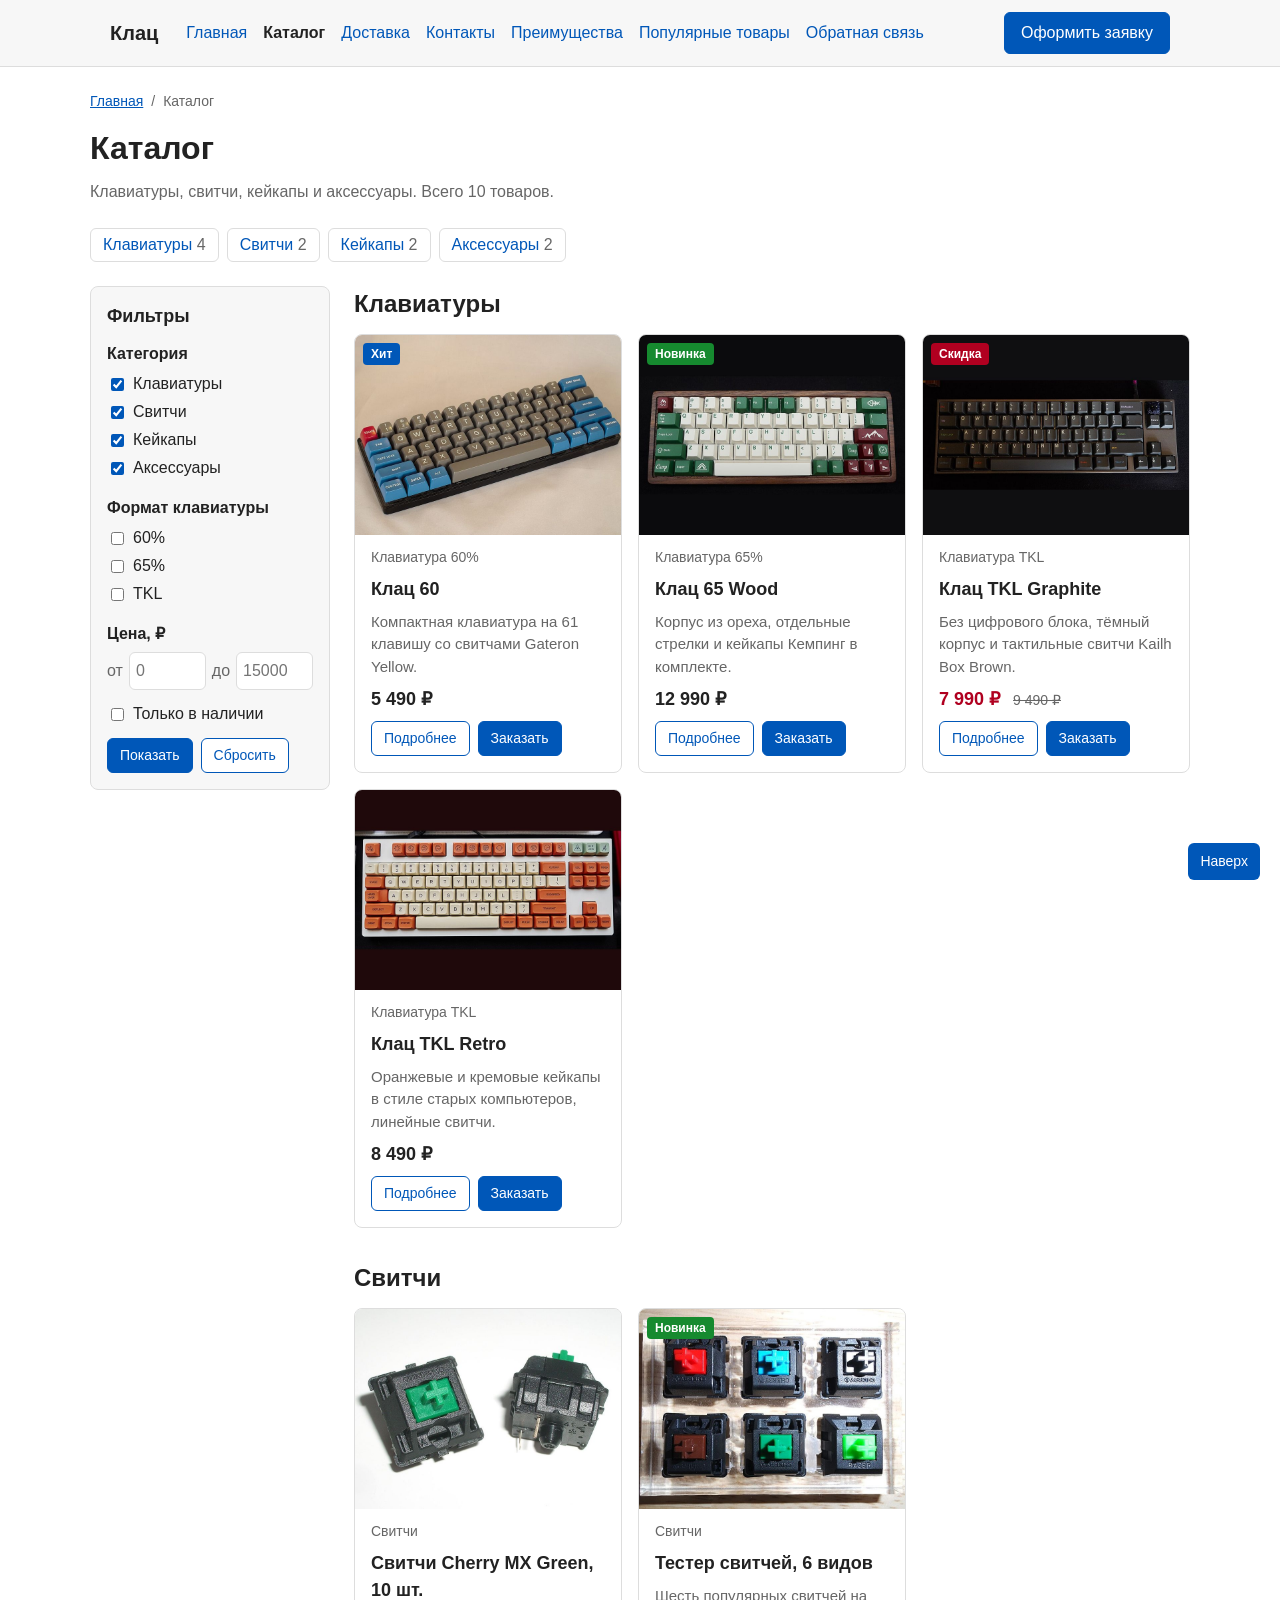
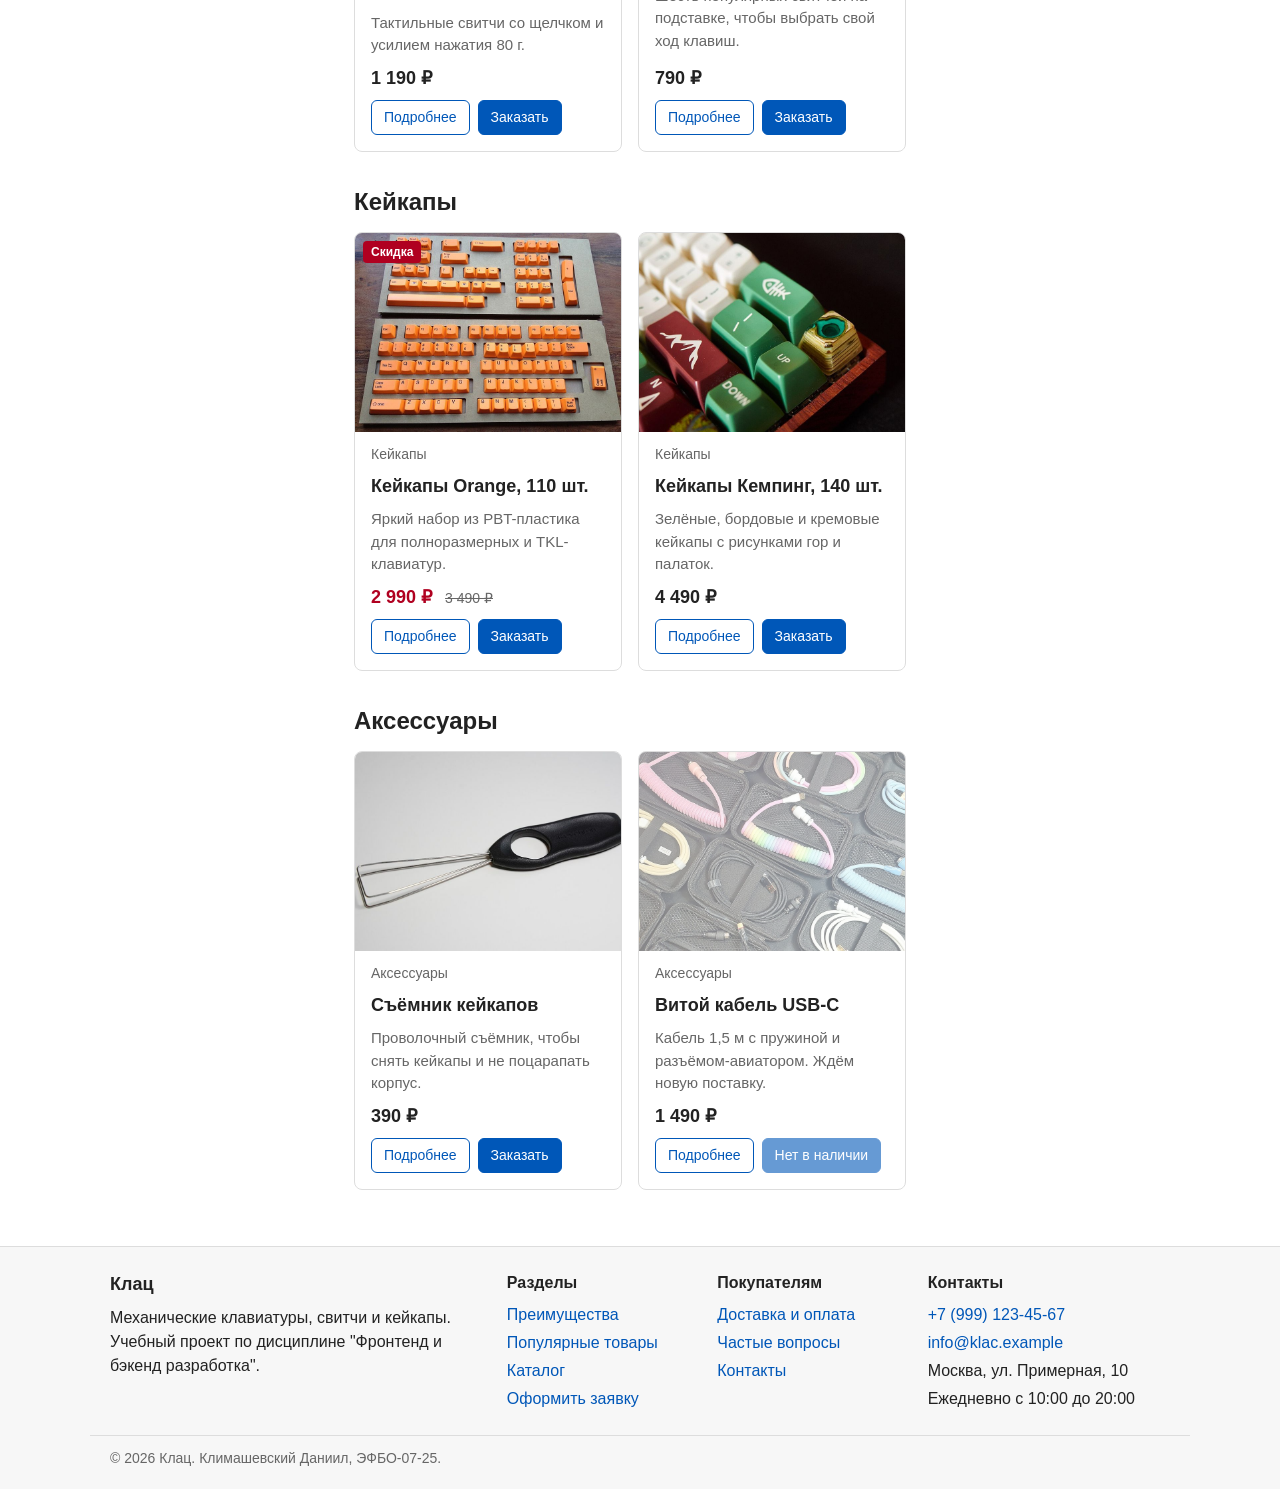
==== commit 89d591e7: "feat: add multi-page structure navigation and anchors" ====
--- a/catalog.html
+++ b/catalog.html
@@ -5,7 +5,11 @@
     <meta name="viewport" content="width=device-width, initial-scale=1.0">
     <meta name="description" content="Каталог магазина Клац: механические клавиатуры, свитчи, кейкапы и аксессуары.">
     <title>Каталог | Клац</title>
-    <link rel="stylesheet" href="css/style.css?v=3">
+    <meta property="og:type" content="website">
+    <meta property="og:title" content="Каталог | Клац">
+    <meta property="og:description" content="Каталог магазина Клац: механические клавиатуры, свитчи, кейкапы и аксессуары.">
+    <meta property="og:image" content="https://svpeditor.github.io/kr1-html-css-shop/images/klac-60.jpg">
+    <link rel="stylesheet" href="css/style.css?v=4">
 </head>
 <body>
     <header class="site-header" id="top">
@@ -18,6 +22,9 @@
                     <li class="site-nav__item"><a class="site-nav__link site-nav__link--active" href="catalog.html" aria-current="page">Каталог</a></li>
                     <li class="site-nav__item"><a class="site-nav__link" href="delivery.html">Доставка</a></li>
                     <li class="site-nav__item"><a class="site-nav__link" href="contacts.html">Контакты</a></li>
+                    <li class="site-nav__item"><a class="site-nav__link" href="index.html#advantages">Преимущества</a></li>
+                    <li class="site-nav__item"><a class="site-nav__link" href="index.html#popular">Популярные товары</a></li>
+                    <li class="site-nav__item"><a class="site-nav__link" href="index.html#contacts">Обратная связь</a></li>
                 </ul>
             </nav>
 
--- a/css/style.css
+++ b/css/style.css
@@ -43,10 +43,11 @@
 }
 
 /*
-При переходе по якорю оставляем место под закреплённую шапку,
-иначе заголовок раздела прячется под ней.
+Плавная прокрутка к якорям. При переходе оставляем место
+под закреплённую шапку, иначе заголовок раздела прячется под ней.
 */
 html {
+    scroll-behavior: smooth;
     scroll-padding-top: calc(var(--header-height) + var(--space-md));
 }
 
@@ -89,6 +90,22 @@
 summary:focus-visible {
     outline: 2px solid var(--color-primary);
     outline-offset: 3px;
+}
+
+/*
+Подсветка раздела, к которому перешли по якорной ссылке.
+*/
+:target {
+    outline: 2px dashed var(--color-primary);
+    outline-offset: 4px;
+}
+
+/*
+На шапку ведёт кнопка "Наверх". Рамку у неё не показываем,
+иначе при прокрутке под шапкой остаётся пунктир.
+*/
+.site-header:target {
+    outline: none;
 }
 
 .button {
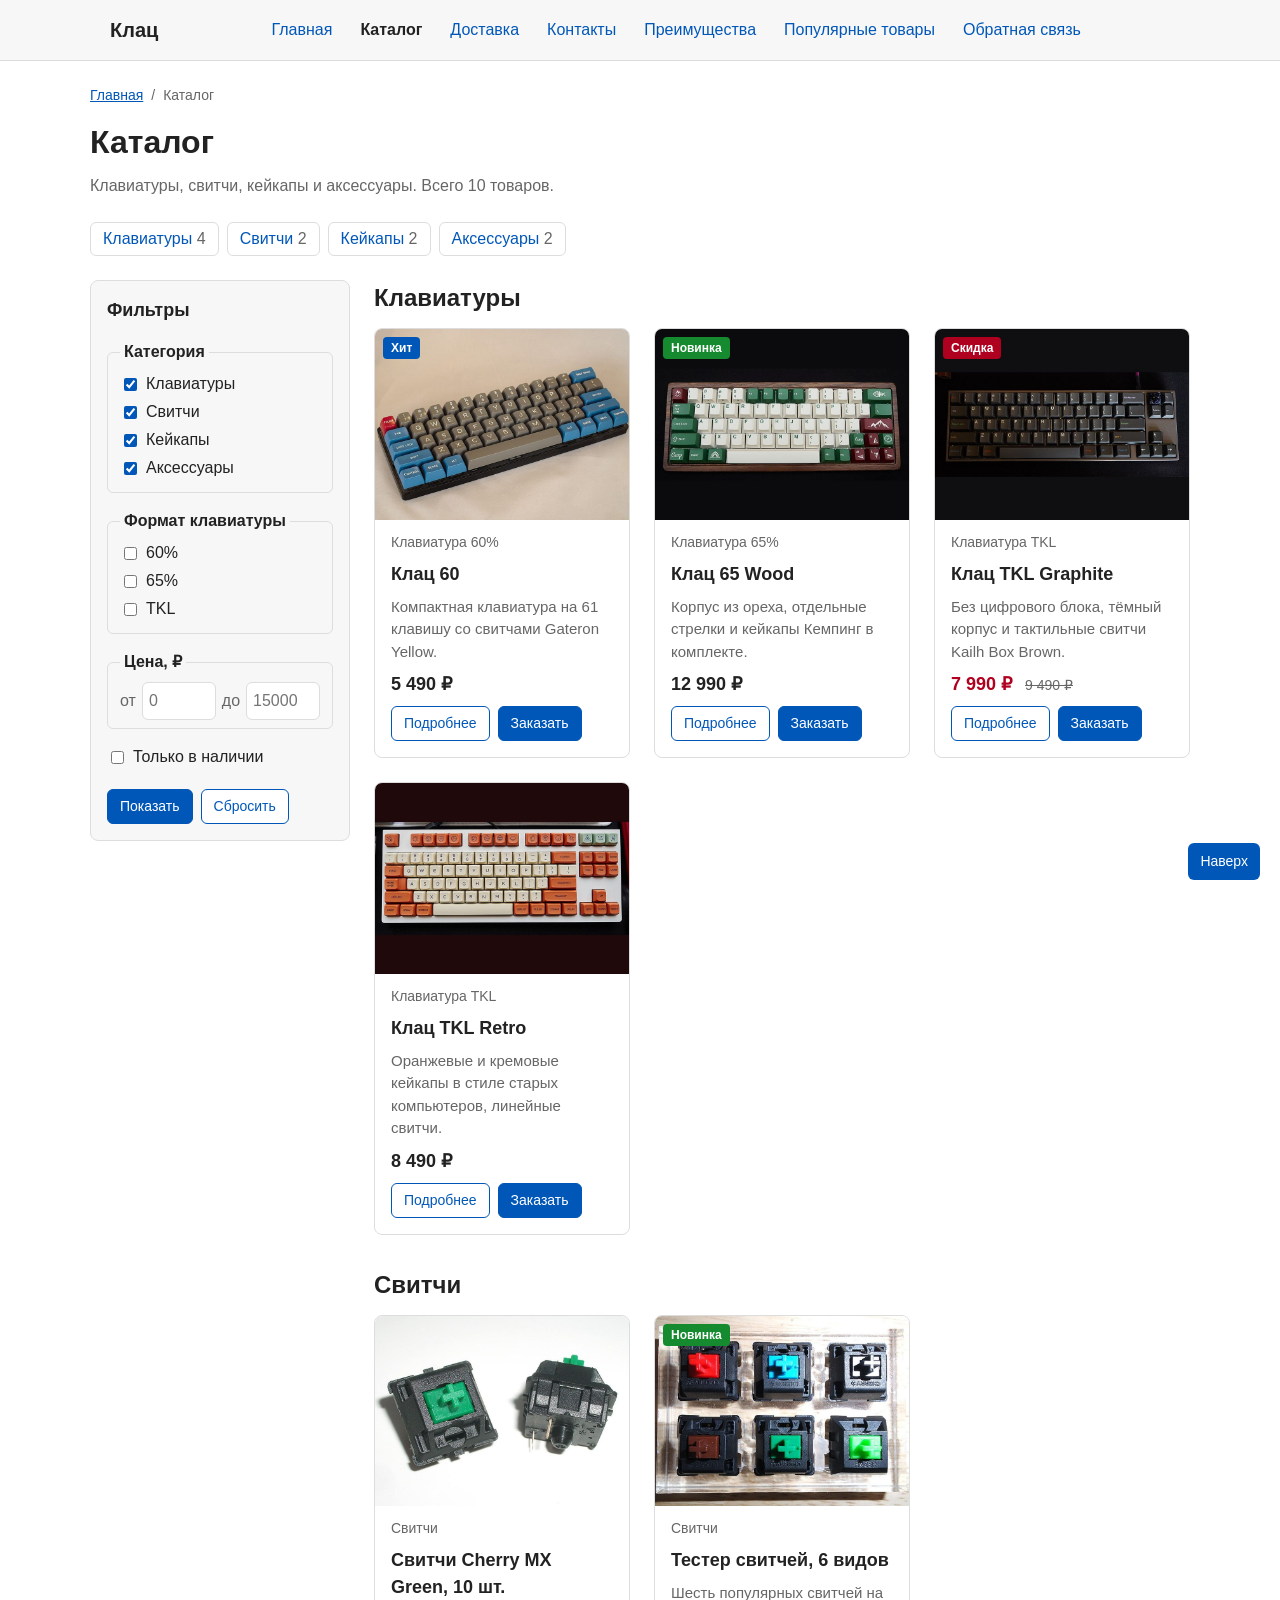
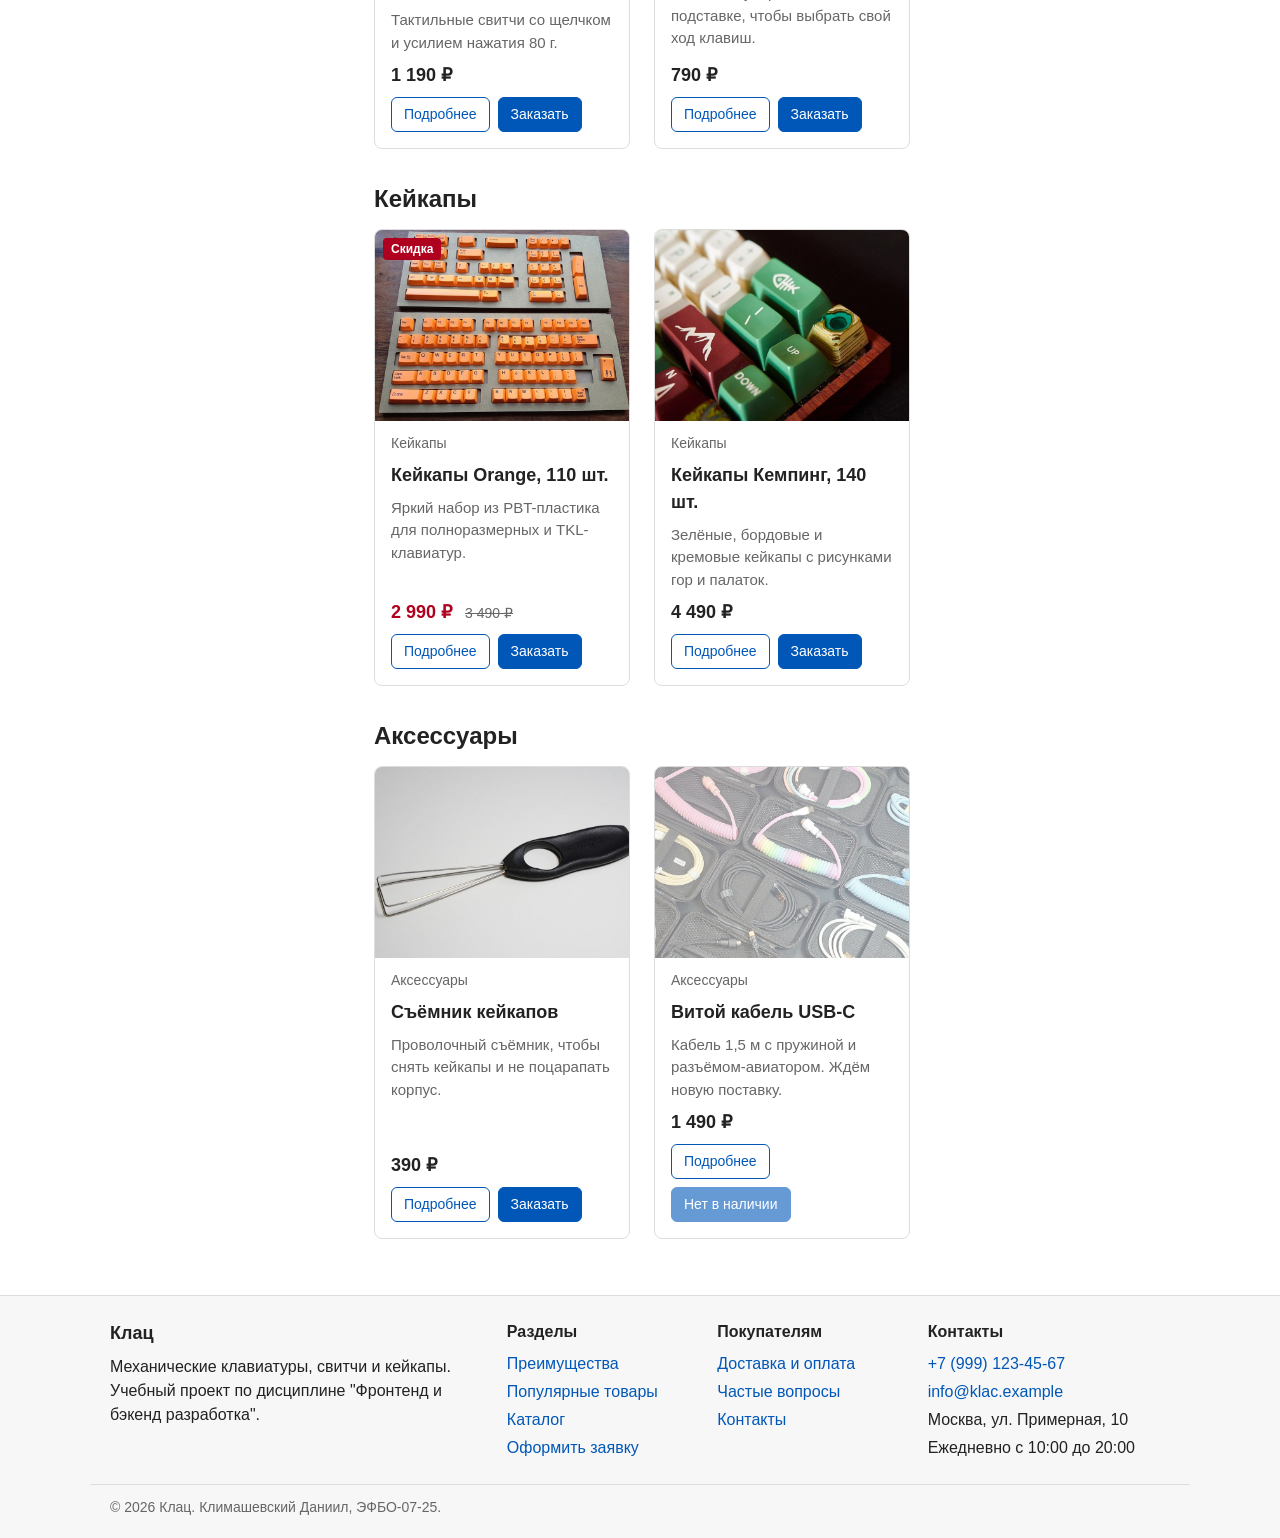
==== commit 41ae6756: "feat: add flex navigation and grid catalog layout" ====
--- a/catalog.html
+++ b/catalog.html
@@ -9,7 +9,7 @@
     <meta property="og:title" content="Каталог | Клац">
     <meta property="og:description" content="Каталог магазина Клац: механические клавиатуры, свитчи, кейкапы и аксессуары.">
     <meta property="og:image" content="https://svpeditor.github.io/kr1-html-css-shop/images/klac-60.jpg">
-    <link rel="stylesheet" href="css/style.css?v=4">
+    <link rel="stylesheet" href="css/style.css?v=5">
 </head>
 <body>
     <header class="site-header" id="top">
@@ -27,8 +27,6 @@
                     <li class="site-nav__item"><a class="site-nav__link" href="index.html#contacts">Обратная связь</a></li>
                 </ul>
             </nav>
-
-            <a class="button site-header__button" href="order.html">Оформить заявку</a>
         </div>
     </header>
 
@@ -95,7 +93,7 @@
             <div class="catalog__content">
                 <section class="catalog__section" id="keyboards">
                     <h2 class="catalog__title">Клавиатуры</h2>
-                    <div class="product-grid">
+                    <div class="products-grid">
                         <article class="product-card">
                             <span class="badge badge--hit product-card__badge">Хит</span>
                             <img class="product-card__image" src="images/klac-60.jpg" width="800" height="600" alt="Клавиатура Клац 60 с серыми и синими кейкапами">
@@ -159,7 +157,7 @@
 
                 <section class="catalog__section" id="switches">
                     <h2 class="catalog__title">Свитчи</h2>
-                    <div class="product-grid">
+                    <div class="products-grid">
                         <article class="product-card">
                             <img class="product-card__image" src="images/switches-mx-green.jpg" width="800" height="600" alt="Два свитча Cherry MX Green, вид сверху и сбоку" loading="lazy">
                             <div class="product-card__body">
@@ -193,7 +191,7 @@
 
                 <section class="catalog__section" id="keycaps">
                     <h2 class="catalog__title">Кейкапы</h2>
-                    <div class="product-grid">
+                    <div class="products-grid">
                         <article class="product-card product-card--discount">
                             <span class="badge badge--sale product-card__badge">Скидка</span>
                             <img class="product-card__image" src="images/keycaps-orange.jpg" width="800" height="600" alt="Оранжевые кейкапы на литниках" loading="lazy">
@@ -227,7 +225,7 @@
 
                 <section class="catalog__section" id="accessories">
                     <h2 class="catalog__title">Аксессуары</h2>
-                    <div class="product-grid">
+                    <div class="products-grid">
                         <article class="product-card">
                             <img class="product-card__image" src="images/keycap-puller.jpg" width="800" height="600" alt="Проволочный съёмник кейкапов с чёрной ручкой" loading="lazy">
                             <div class="product-card__body">
--- a/css/style.css
+++ b/css/style.css
@@ -198,7 +198,7 @@
     gap: var(--space-lg);
     max-width: var(--container-width);
     margin: 0 auto;
-    padding: 12px 20px;
+    padding: var(--space-xs) 20px;
 }
 
 .site-header__logo {
@@ -213,37 +213,48 @@
     color: var(--color-text);
 }
 
-.site-header__button {
-    flex-shrink: 0;
-    margin-left: auto;
-    white-space: nowrap;
-}
-
-/*
-Меню всегда в одну строку. Если на узком экране пункты не помещаются,
-их можно пролистать вбок внутри шапки, а сама страница не сдвигается.
+/*
+Меню занимает всё место после логотипа. На узком экране пункты
+не переносятся, а листаются вбок внутри шапки (см. раздел 13).
 */
 .site-nav {
+    flex-grow: 1;
     min-width: 0;
     overflow-x: auto;
     scrollbar-width: none;
 }
 
+/*
+Меню через Flexbox: пункты в ряд по центру, между ними одинаковый gap.
+flex-wrap разрешает перенос, если пункты не помещаются в строку.
+*/
 .site-nav__list {
     display: flex;
-    gap: var(--space-md);
+    flex-wrap: wrap;
+    justify-content: center;
+    align-items: center;
+    gap: var(--space-xs);
     margin: 0;
     padding: 6px 4px;
     list-style: none;
 }
 
+/*
+inline-block нужен, чтобы у ссылки работал padding
+и при наведении подсвечивалась вся область пункта.
+*/
 .site-nav__link {
+    display: inline-block;
+    padding: var(--space-sm) 12px;
+    color: var(--color-primary);
     white-space: nowrap;
     text-decoration: none;
+    border-radius: var(--radius-sm);
 }
 
 .site-nav__link:hover {
-    text-decoration: underline;
+    color: var(--color-white);
+    background-color: var(--color-primary);
 }
 
 .site-nav__link--active {
@@ -401,13 +412,13 @@
 =============================== */
 
 /*
-Сетка карточек: колонок столько, сколько поместится
+Сетка карточек через Grid: колонок столько, сколько поместится
 при ширине карточки не меньше 230px.
 */
-.product-grid {
+.products-grid {
     display: grid;
     grid-template-columns: repeat(auto-fill, minmax(230px, 1fr));
-    gap: var(--space-md);
+    gap: var(--space-lg);
 }
 
 /*
@@ -789,11 +800,13 @@
 }
 
 /*
-Каталог: слева фильтры, справа товары.
+Каталог через Grid: слева область фильтров, справа область товаров.
+Имена областей заданы в grid-template-areas, блоки ставятся в них через grid-area.
 */
 .catalog {
     display: grid;
-    grid-template-columns: 240px 1fr;
+    grid-template-columns: 260px 1fr;
+    grid-template-areas: "filters products";
     align-items: start;
     gap: var(--space-lg);
     max-width: var(--container-width);
@@ -804,8 +817,13 @@
 Фильтры прилипают при прокрутке и остаются под шапкой.
 */
 .catalog__filters {
+    grid-area: filters;
     position: sticky;
     top: calc(var(--header-height) + var(--space-md));
+}
+
+.catalog__content {
+    grid-area: products;
 }
 
 .catalog__section {
@@ -824,20 +842,28 @@
     accent-color: var(--color-primary);
 }
 
+/*
+Форма фильтров тоже на Grid, gap задаёт расстояние между группами полей.
+*/
+.filters__form {
+    display: grid;
+    gap: var(--space-md);
+}
+
 .filters__title {
-    margin: 0 0 12px;
+    margin: 0;
     font-size: 18px;
 }
 
 .filters__group {
-    margin: 0 0 12px;
-    padding: 0;
-    border: none;
+    margin: 0;
+    padding: var(--space-sm) 12px;
+    border: 1px solid var(--color-border);
+    border-radius: var(--radius-sm);
 }
 
 .filters__legend {
-    margin-bottom: 6px;
-    padding: 0;
+    padding: 0 var(--space-xs);
     font-weight: bold;
 }
 
@@ -875,7 +901,6 @@
 .filters__actions {
     display: flex;
     gap: var(--space-sm);
-    margin-top: 12px;
 }
 
 /* ===============================
@@ -1152,6 +1177,19 @@
 =============================== */
 
 @media (max-width: 900px) {
+    /*
+    На узком экране пункты меню не переносятся, иначе шапка
+    станет в две строки. Меню остаётся в одну строку и листается вбок.
+    */
+    .site-nav__list {
+        flex-wrap: nowrap;
+        justify-content: flex-start;
+    }
+
+    .site-nav__link {
+        padding: var(--space-sm);
+    }
+
     .catalog,
     .product,
     .product-details,
@@ -1159,6 +1197,15 @@
         grid-template-columns: 1fr;
     }
 
+    /*
+    В одной колонке фильтры стоят над товарами.
+    */
+    .catalog {
+        grid-template-areas:
+            "filters"
+            "products";
+    }
+
     .advantages,
     .site-footer__inner {
         grid-template-columns: repeat(2, 1fr);
@@ -1188,19 +1235,7 @@
 
     .site-header__inner {
         gap: 12px;
-        padding: var(--space-sm) 12px;
-    }
-
-    /*
-    На телефоне кнопка заявки есть в карточках и в подвале,
-    в шапке оставляем только логотип и меню.
-    */
-    .site-header__button {
-        display: none;
-    }
-
-    .site-nav__list {
-        gap: 12px;
+        padding: var(--space-xs) 12px;
     }
 
     .advantages,
